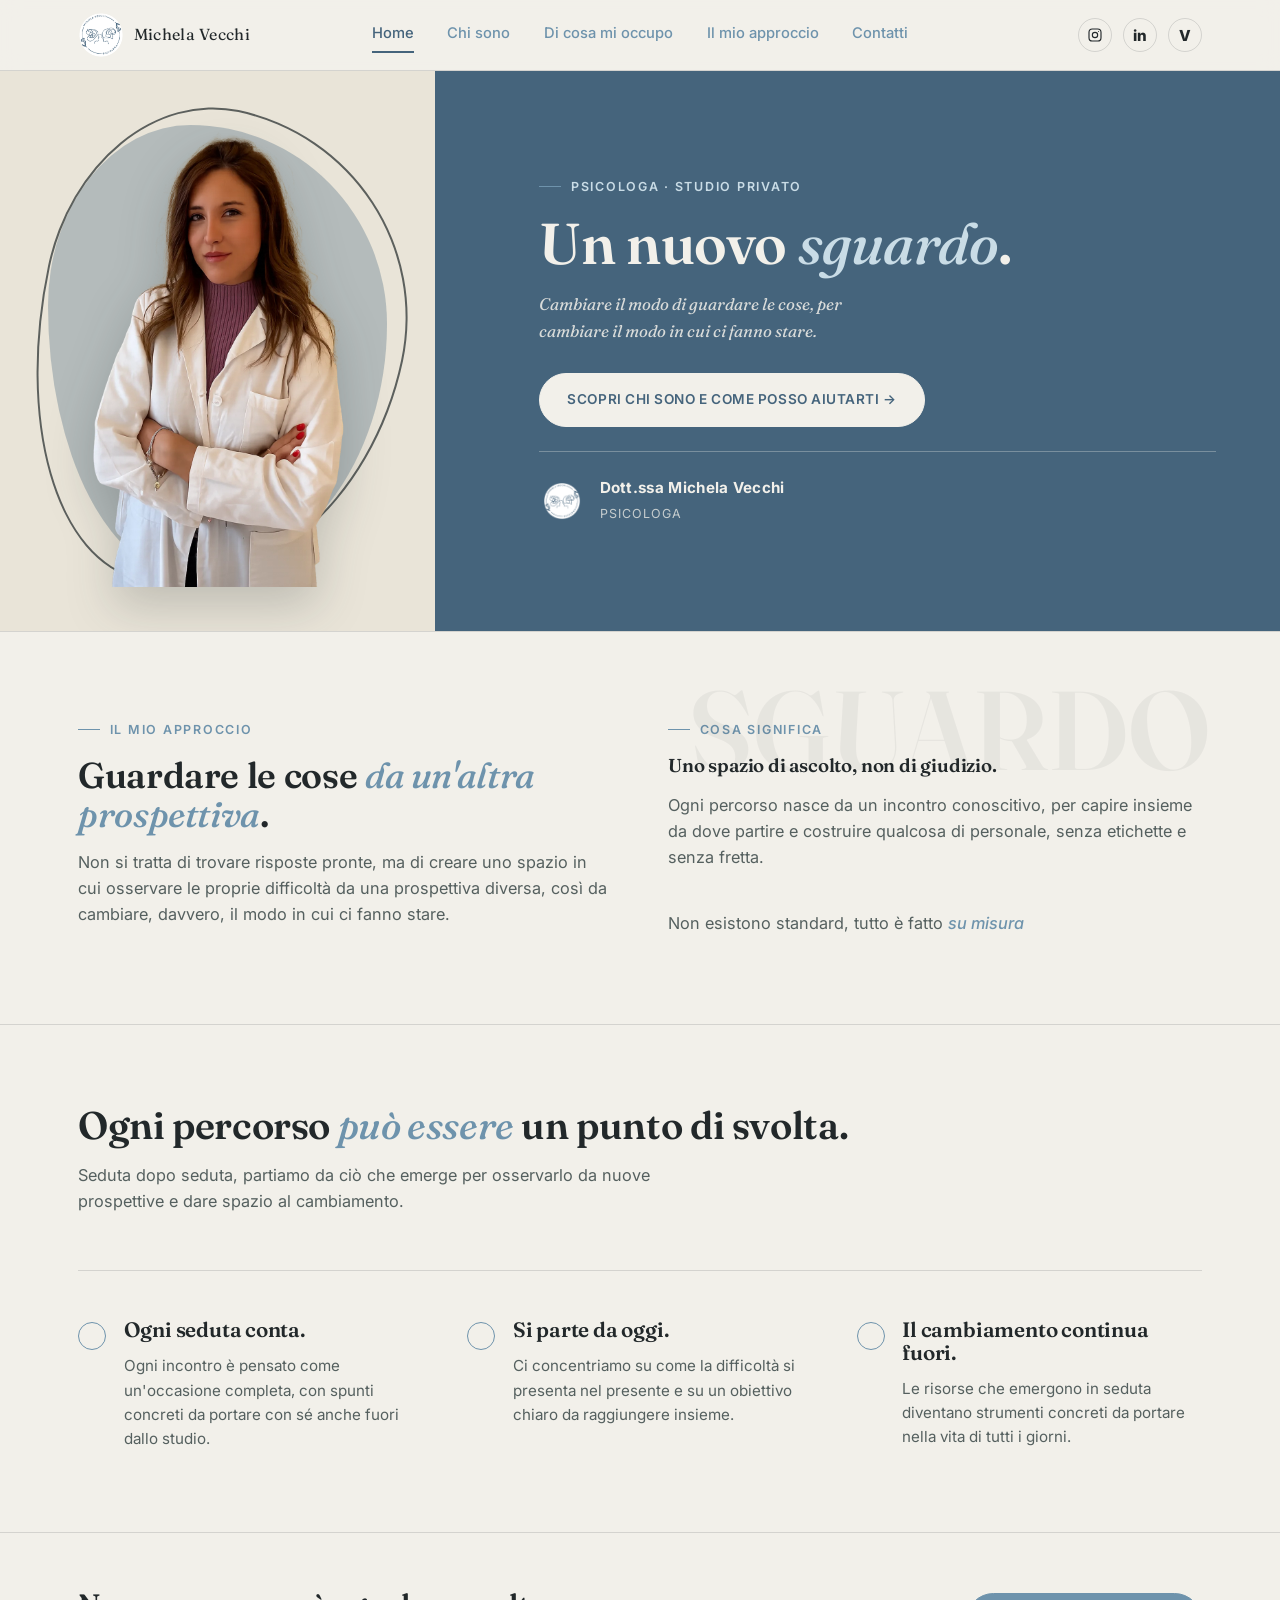
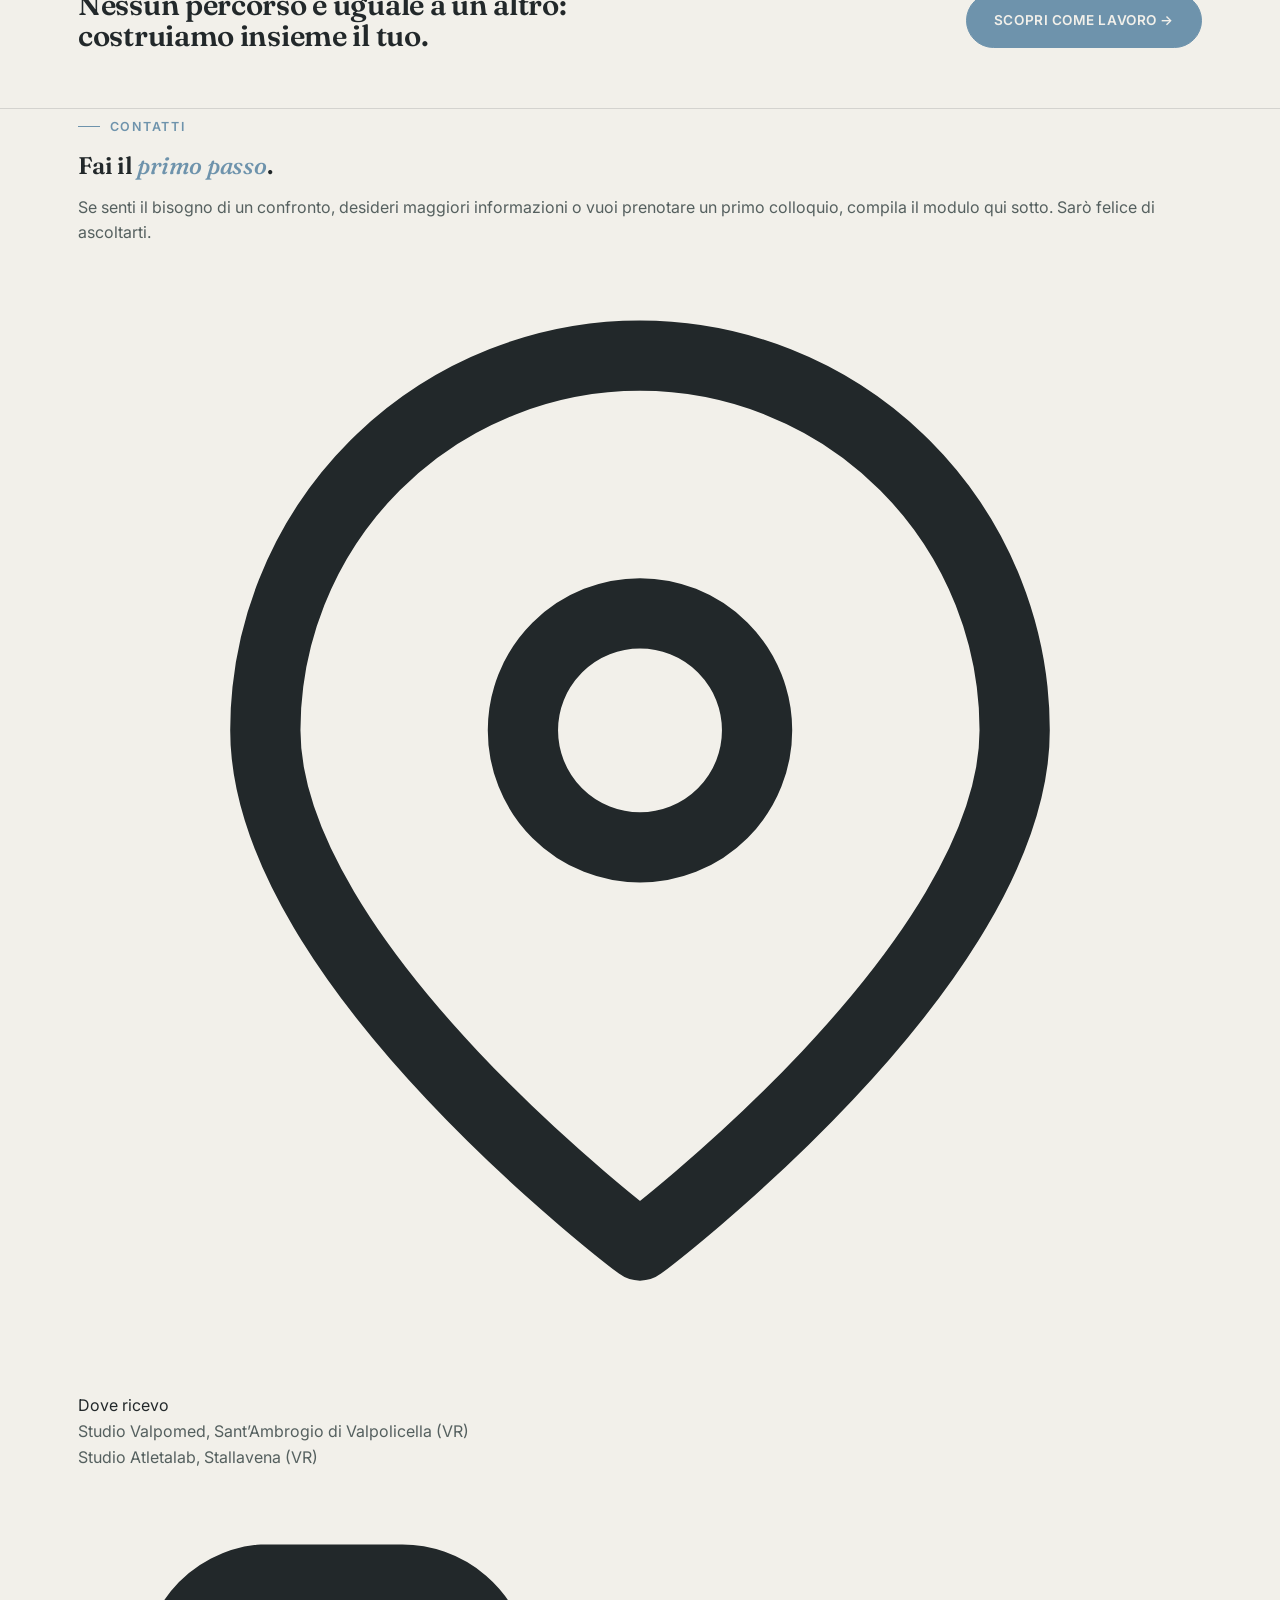
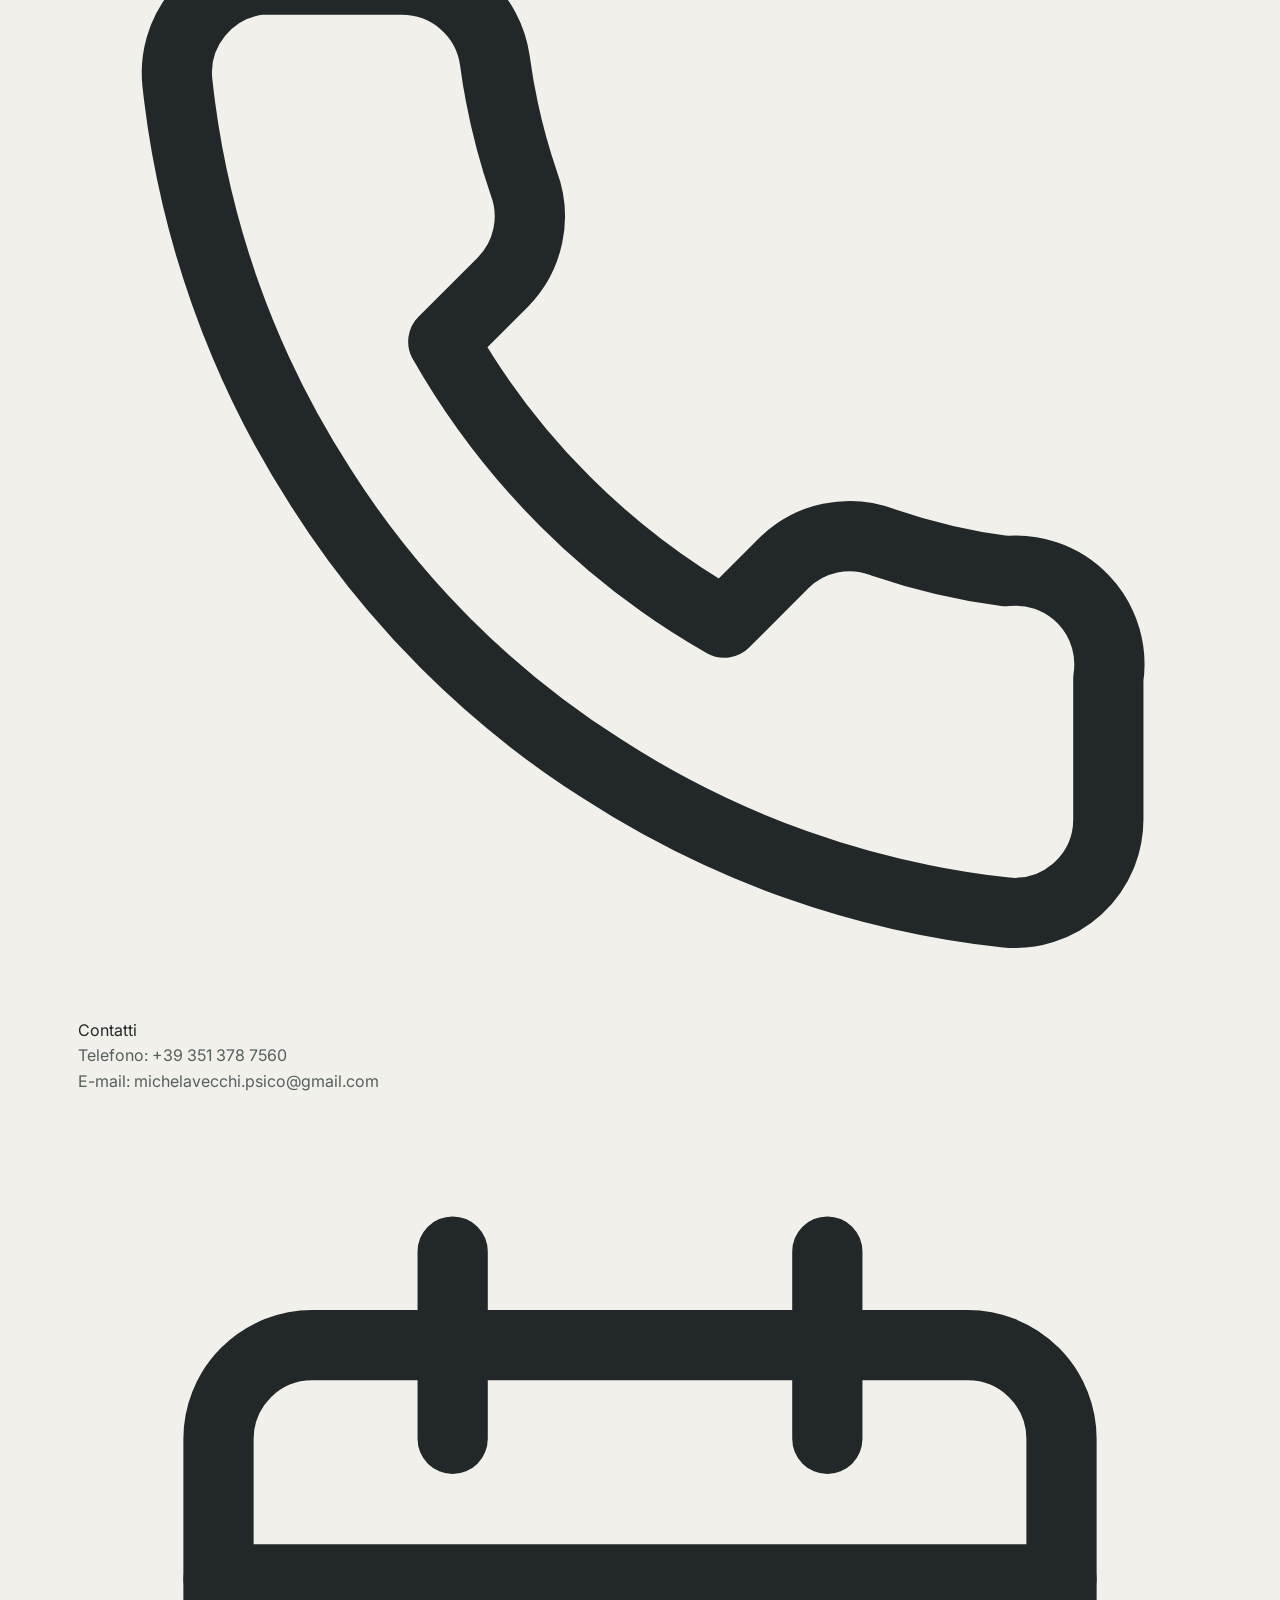
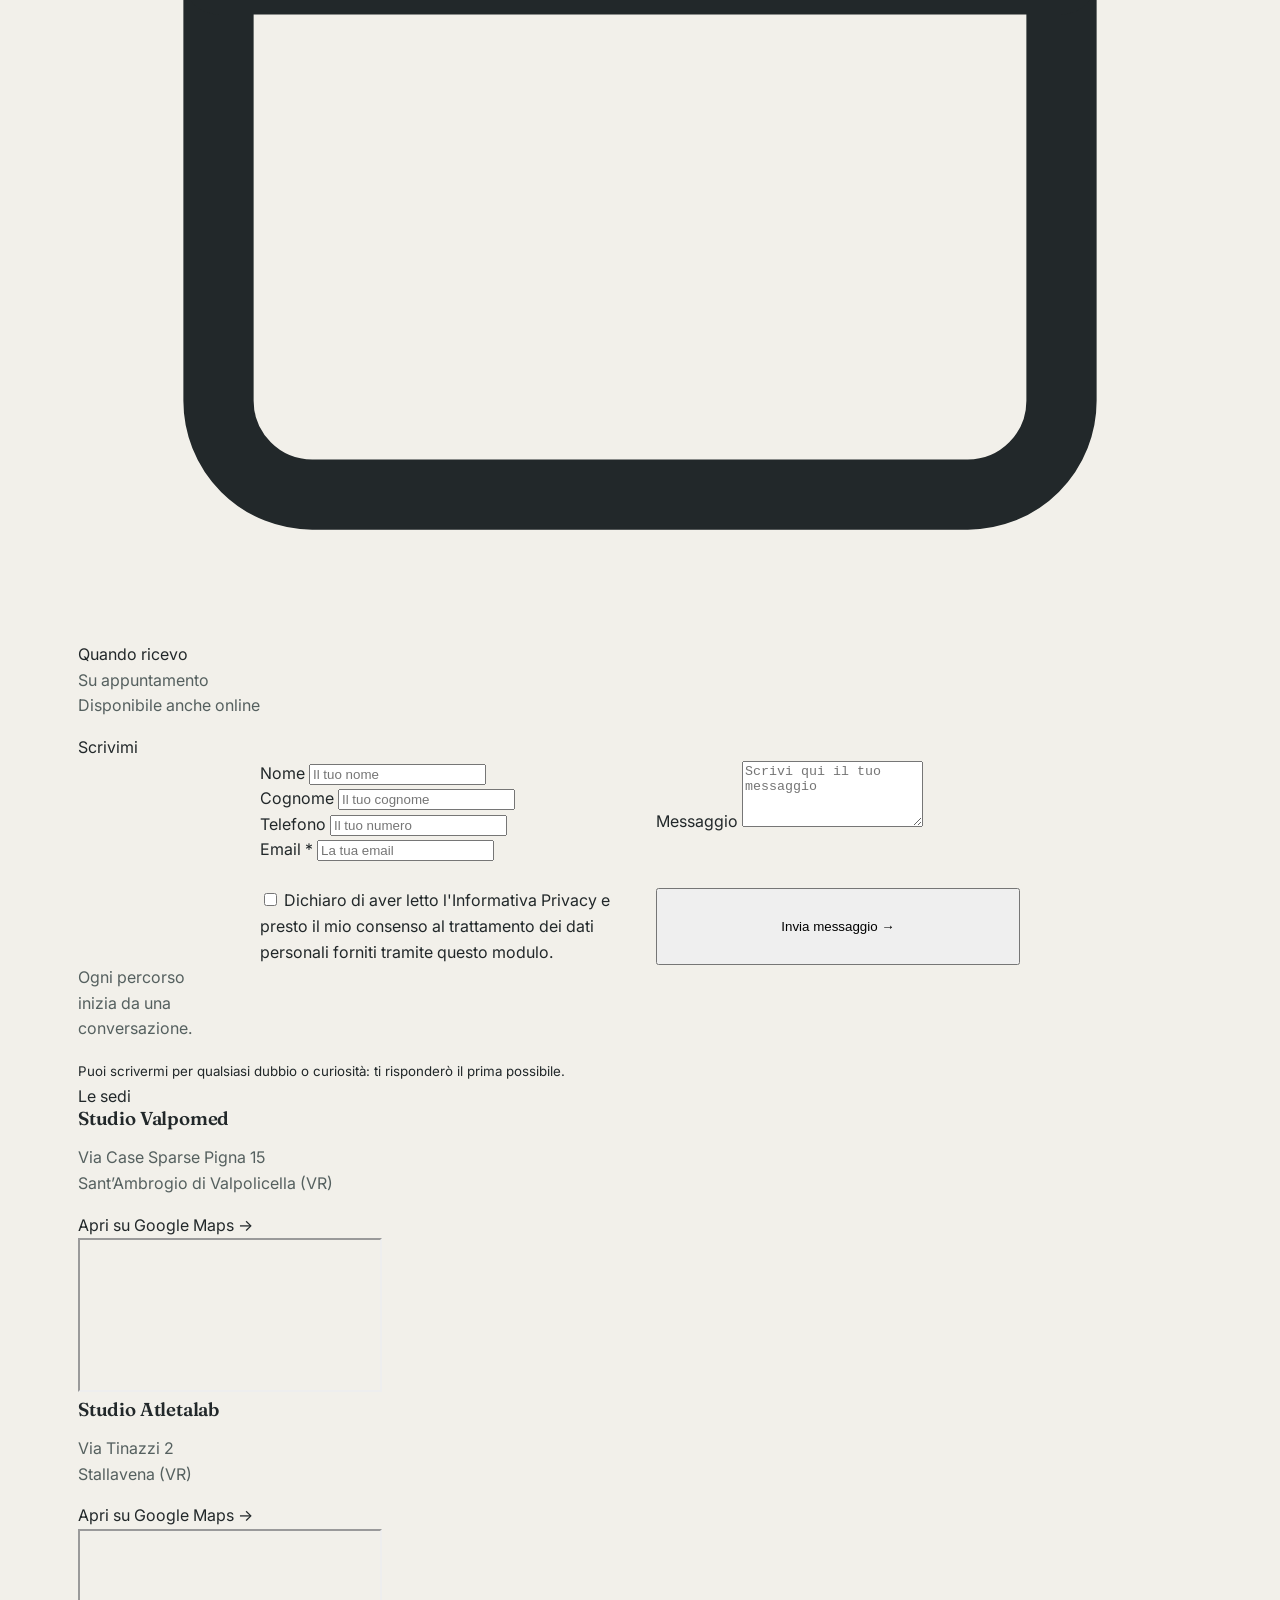
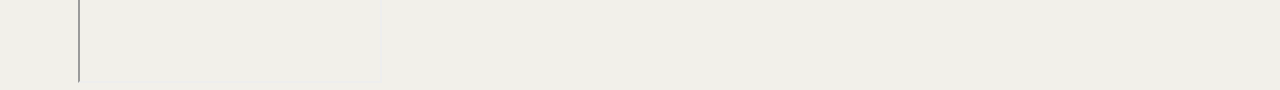
==== index.html @ 89d30a58 "Refactor contact section and update form layout" ====
<!doctype html>
<html lang="it">
<head>
<meta charset="UTF-8">
<meta name="viewport" content="width=device-width, initial-scale=1">
<title>Dott.ssa Michela Vecchi — Psicologa | Un nuovo sguardo</title>
<meta name="description" content="Dott.ssa Michela Vecchi, Psicologa. Un nuovo sguardo: cambiare il modo di guardare le cose, per cambiare il modo in cui ci fanno stare.">
<link rel="preconnect" href="https://fonts.googleapis.com">
<link rel="preconnect" href="https://fonts.gstatic.com" crossorigin>
<link href="https://fonts.googleapis.com/css2?family=Fraunces:ital,opsz,wght@0,9..144,400;0,9..144,500;0,9..144,600;1,9..144,500&family=Inter:wght@400;500;600;700&display=swap" rel="stylesheet">
<link rel="stylesheet" href="styles.css">
</head>
<body>

<header class="site-header">
  <div class="container site-header__row">
    <a class="logo" href="index.html">
      <img class="logo__badge" src="img/logo.png" alt="Logo Michela Vecchi Psicologa">
      Michela Vecchi
    </a>
    <nav class="main-nav" id="siteNav" aria-label="Menu principale">
      <a href="index.html" aria-current="page">Home</a>
      <a href="chi-sono.html">Chi sono</a>
      <a href="di-cosa-mi-occupo.html">Di cosa mi occupo</a>
      <a href="il-mio-approccio.html">Il mio approccio</a>
      <a href="contatti.html">Contatti</a>
      <div class="socials socials--in-nav">
        <a href="https://www.instagram.com/michelavecchi.psicologa" aria-label="Instagram" target="_blank" rel="noopener">
          <svg viewBox="0 0 24 24" fill="none" stroke="currentColor" stroke-width="1.7" stroke-linecap="round" stroke-linejoin="round"><rect x="3" y="3" width="18" height="18" rx="5"></rect><circle cx="12" cy="12" r="4"></circle><circle cx="17.3" cy="6.7" r="0.8" fill="currentColor" stroke="none"></circle></svg>
        </a>
        <a href="https://www.linkedin.com/in/michela-vecchi-b958012a8/" aria-label="LinkedIn" class="social--filled" target="_blank" rel="noopener">
          <span class="socials__glyph socials__glyph--linkedin">in</span>
        </a>
        <a href="https://www.valpomed.it/" aria-label="ValpoMed" class="social--filled social--filled-alt" target="_blank" rel="noopener">
          <span class="socials__glyph socials__glyph--linkedin">V</span>
        </a>
      </div>
    </nav>
    <div class="header-actions">
      <div class="socials">
      <a href="https://www.instagram.com/michelavecchi.psicologa" aria-label="Instagram" target="_blank" rel="noopener">
        <svg viewBox="0 0 24 24" fill="none" stroke="currentColor" stroke-width="1.7" stroke-linecap="round" stroke-linejoin="round"><rect x="3" y="3" width="18" height="18" rx="5"></rect><circle cx="12" cy="12" r="4"></circle><circle cx="17.3" cy="6.7" r="0.8" fill="currentColor" stroke="none"></circle></svg>
      </a>
      <a href="https://www.linkedin.com/in/michela-vecchi-b958012a8/" aria-label="LinkedIn" class="social--filled" target="_blank" rel="noopener">
        <span class="socials__glyph socials__glyph--linkedin">in</span>
      </a>
      <a href="https://www.valpomed.it/" aria-label="ValpoMed" class="social--filled social--filled-alt" target="_blank" rel="noopener">
        <span class="socials__glyph socials__glyph--linkedin">V</span>
      </a>
      </div>
      <button class="nav-toggle" aria-label="Apri il menu" aria-expanded="false" aria-controls="siteNav">
        <span></span><span></span><span></span>
      </button>
    </div>
  </div>
</header>

<main>

  <!-- HERO -->
  <section class="hero-split">
    <div class="hero-split__media">
      <div class="hero-split__shape-wrap">
        <div class="hero-split__blob" aria-hidden="true"></div>
        <div class="hero-split__blob-outline" aria-hidden="true"></div>
        <img class="hero-split__photo" src="img/michela-hero.png" alt="Dott.ssa Michela Vecchi, Psicologa">
      </div>
    </div>
    <div class="hero-split__content">
      <span class="eyebrow">Psicologa · Studio privato</span>
      <h1 class="hero-split__title">Un nuovo <em class="accent-word">sguardo</em>.</h1>
      <p class="hero-split__lede">Cambiare il modo di guardare le cose, per cambiare il modo in cui ci fanno stare.</p>
      <a class="btn" href="chi-sono.html">Scopri chi sono e come posso aiutarti →</a>
      <div class="hero-split__byline">
        <img class="hero-split__badge" src="img/logo.png" alt="Logo Michela Vecchi Psicologa">
        <div>
          <strong>Dott.ssa Michela Vecchi</strong>
          <span>Psicologa</span>
        </div>
      </div>
    </div>
  </section>

  <!-- SPLIT: approccio -->
<section class="split split--alt split--home-approach">
  <div class="container split__grid">

    <div class="split__col">
      <span class="eyebrow">Il mio approccio</span>
      <h2>Guardare le cose <em class="accent-word">da un'altra prospettiva</em>.</h2>

      <p>
        Non si tratta di trovare risposte pronte, ma di creare uno spazio in cui osservare
        le proprie difficoltà da una prospettiva diversa, così da cambiare, davvero, il modo in
        cui ci fanno stare.
      </p>
    </div>

    <div class="split__col split__col--meaning" style="position:relative;">
      <span class="split__watermark" aria-hidden="true">SGUARDO</span>
      <span class="eyebrow">Cosa significa</span>

      <h3>Uno spazio di ascolto, non di giudizio.</h3>

      <p>
        Ogni percorso nasce da un incontro conoscitivo, per capire insieme da dove partire e
        costruire qualcosa di personale, senza etichette e senza fretta.
      </p>

      <div class="split__closing">
        Non esistono standard, tutto è fatto <em class="accent-word">su misura</em>
      </div>
    </div>

  </div>
</section>

  <!-- THREE-UP VALUES -->
  <section class="values">
    <div class="container">
      <div class="values__intro">
        <h2>Ogni percorso <em class="accent-word">può essere</em> un punto di svolta.</h2>
        <p>
          Seduta dopo seduta, partiamo da ciò che emerge per osservarlo da nuove prospettive e dare spazio al cambiamento.
        </p>
      </div>
      <div class="values__grid">
        <div class="value-card">
          <div class="value-card__ring" aria-hidden="true"></div>
          <div class="value-card__body">
            <h3>Ogni seduta conta.</h3>
            <p>Ogni incontro è pensato come un'occasione completa, con spunti concreti da portare con sé anche fuori dallo studio.</p>
          </div>
        </div>
        <div class="value-card">
          <div class="value-card__ring" aria-hidden="true"></div>
          <div class="value-card__body">
            <h3>Si parte da oggi.</h3>
            <p>Ci concentriamo su come la difficoltà si presenta nel presente e su un obiettivo chiaro da raggiungere insieme.</p>
          </div>
        </div>
        <div class="value-card">
          <div class="value-card__ring" aria-hidden="true"></div>
          <div class="value-card__body">
            <h3>Il cambiamento continua fuori.</h3>
            <p>Le risorse che emergono in seduta diventano strumenti concreti da portare nella vita di tutti i giorni.</p>
          </div>
        </div>
      </div>
    </div>
  </section>

  <!-- CTA banner -->
  <section class="cta-banner">
    <div class="container cta-banner__row">
      <h2>Nessun percorso è uguale a un altro: costruiamo insieme il tuo.</h2>
      <a class="btn btn--ghost" href="il-mio-approccio.html">Scopri come lavoro →</a>
    </div>
  </section>

  <section class="contact-page">

  <div class="container">

    <!-- INTRO -->
    <div class="contact-intro">
      <span class="eyebrow contact-eyebrow">Contatti</span>

      <h1>Fai il <em>primo passo</em>.</h1>

      <p>
        Se senti il bisogno di un confronto, desideri maggiori informazioni
        o vuoi prenotare un primo colloquio, compila il modulo qui sotto.
        Sarò felice di ascoltarti.
      </p>
    </div>


    <!-- INFORMAZIONI -->
    <div class="contact-info">

      <div class="contact-info__item">
        <div class="contact-info__icon" aria-hidden="true">
          <!-- pin -->
          <svg viewBox="0 0 24 24" fill="none" stroke="currentColor"
               stroke-width="1.5" stroke-linecap="round" stroke-linejoin="round">
            <path d="M20 10c0 5-8 11-8 11S4 15 4 10a8 8 0 1 1 16 0Z"></path>
            <circle cx="12" cy="10" r="2.5"></circle>
          </svg>
        </div>

        <div>
          <span class="contact-info__label">Dove ricevo</span>
          <p>
            Studio Valpomed, Sant’Ambrogio di Valpolicella (VR)<br>
            Studio Atletalab, Stallavena (VR)
          </p>
        </div>
      </div>


      <div class="contact-info__item">
        <div class="contact-info__icon" aria-hidden="true">
          <!-- telefono -->
          <svg viewBox="0 0 24 24" fill="none" stroke="currentColor"
               stroke-width="1.5" stroke-linecap="round" stroke-linejoin="round">
            <path d="M22 16.92v3a2 2 0 0 1-2.18 2
                     19.79 19.79 0 0 1-8.63-3.07
                     19.5 19.5 0 0 1-6-6
                     19.79 19.79 0 0 1-3.07-8.67
                     A2 2 0 0 1 3.9 2h3
                     a2 2 0 0 1 2 1.72
                     c.12.9.33 1.78.62 2.63
                     a2 2 0 0 1-.45 2.11L7.8 9.73
                     a16 16 0 0 0 6 6l1.27-1.27
                     a2 2 0 0 1 2.11-.45
                     c.85.29 1.73.5 2.63.62
                     A2 2 0 0 1 22 16.92z">
            </path>
          </svg>
        </div>

        <div>
          <span class="contact-info__label">Contatti</span>
          <p>
            Telefono: +39 351 378 7560<br>
            E-mail: michelavecchi.psico@gmail.com
          </p>
        </div>
      </div>


      <div class="contact-info__item">
        <div class="contact-info__icon" aria-hidden="true">
          <!-- calendario -->
          <svg viewBox="0 0 24 24" fill="none" stroke="currentColor"
               stroke-width="1.5" stroke-linecap="round" stroke-linejoin="round">
            <rect x="3" y="5" width="18" height="16" rx="2"></rect>
            <path d="M16 3v4M8 3v4M3 10h18"></path>
          </svg>
        </div>

        <div>
          <span class="contact-info__label">Quando ricevo</span>
          <p>
            Su appuntamento<br>
            Disponibile anche online
          </p>
        </div>
      </div>

    </div>


    <!-- FORM + FRASE LATERALE -->
    <div class="contact-main">

      <div class="contact-form-wrap">

        <span class="contact-form-title">Scrivimi</span>

        <form class="contact-form">

          <div class="contact-form__grid">

            <div class="contact-field">
              <label for="nome">Nome</label>
              <input id="nome" name="nome" type="text" placeholder="Il tuo nome">
            </div>

            <div class="contact-field">
              <label for="cognome">Cognome</label>
              <input id="cognome" name="cognome" type="text" placeholder="Il tuo cognome">
            </div>

            <div class="contact-field">
              <label for="telefono">Telefono</label>
              <input id="telefono" name="telefono" type="tel" placeholder="Il tuo numero">
            </div>

            <div class="contact-field">
              <label for="email">Email *</label>
              <input id="email" name="email" type="email" placeholder="La tua email" required>
            </div>

          </div>

          <div class="contact-field contact-field--message">
            <label for="messaggio">Messaggio</label>
            <textarea
              id="messaggio"
              name="messaggio"
              rows="4"
              placeholder="Scrivi qui il tuo messaggio"></textarea>
          </div>

          <label class="contact-privacy">
            <input type="checkbox" required>
            <span>
              Dichiaro di aver letto l'<a href="#">Informativa Privacy</a>
              e presto il mio consenso al trattamento dei dati personali
              forniti tramite questo modulo.
            </span>
          </label>

          <button class="contact-submit" type="submit">
            Invia messaggio <span>→</span>
          </button>

        </form>
      </div>


      <!-- ELEMENTO CHE DIFFERENZIA VISIVAMENTE LA PAGINA -->
      <aside class="contact-quote">
        <p>Ogni percorso<br>inizia da una<br>conversazione.</p>
        <span class="contact-quote__line"></span>
        <small>
          Puoi scrivermi per qualsiasi dubbio o curiosità:
          ti risponderò il prima possibile.
        </small>
      </aside>

    </div>


    <!-- SEDI -->
    <div class="contact-locations">

      <span class="contact-form-title">Le sedi</span>

      <div class="contact-locations__grid">

        <div class="location-card">
          <div class="location-card__text">
            <h3>Studio Valpomed</h3>
            <p>
              Via Case Sparse Pigna 15<br>
              Sant’Ambrogio di Valpolicella (VR)
            </p>
            <a href="#" target="_blank" rel="noopener">
              Apri su Google Maps →
            </a>
          </div>

          <div class="location-card__map">
            <iframe
              src="https://www.google.com/maps?q=Case+Sparse+Pigna+15,+37015+Sant'Ambrogio+di+Valpolicella+VR&output=embed"
              loading="lazy"
              allowfullscreen
              referrerpolicy="strict-origin-when-cross-origin"
              title="Mappa Studio Valpomed">
            </iframe>
          </div>
        </div>


        <div class="location-card">
          <div class="location-card__text">
            <h3>Studio Atletalab</h3>
            <p>
              Via Tinazzi 2<br>
              Stallavena (VR)
            </p>
            <a href="#" target="_blank" rel="noopener">
              Apri su Google Maps →
            </a>
          </div>

          <div class="location-card__map">
          <iframe
            src="https://www.google.com/maps?q=Via+Tinazzi+2,+37023+Stallavena+VR&output=embed"
            loading="lazy"
            allowfullscreen
            referrerpolicy="strict-origin-when-cross-origin"
            title="Mappa Studio Atletalab">
          </iframe>
        </div>
        </div>

      </div>

    </div>

  </div>

</section>

</main>

<script src="script.js" defer></script>
</body>
</html>
---- styles.css ----
/* ==========================================================================
   Michela Vecchi Psicologa — stylesheet
   Concept: "Un nuovo sguardo" — motivo ricorrente dell'anello/lente
   ========================================================================== */

:root {
  --bg: #F2F0EA;
  --bg-alt: #E9E4D8;
  --ink: #22282A;
  --ink-soft: #55605F;
  --accent: #6E93AC;      /* blu pastello: colore principale, prima sezione di ogni pagina */
  --accent-dark: #45647C; /* blu scuro pastello: header e sezione finale di ogni pagina */
  --accent-soft: #C9DCE6;
  --terracotta: #8FA98F;  /* verde salvia, secondo accento, uso mirato */
  --beige-section: #E7DFC9;  /* beige tenue: banner CTA prima della sezione finale */
  --dark: #1B2A2E;
  --dark-text: #F2F0EA;
  --line: rgba(34,40,42,0.14);
  --radius-lg: 2rem;
  --serif: "Fraunces", Georgia, "Times New Roman", serif;
  --sans: "Inter", -apple-system, BlinkMacSystemFont, "Segoe UI", Helvetica, Arial, sans-serif;
}

* { box-sizing: border-box; }
html { scroll-behavior: smooth; }

body {
  margin: 0;
  background: var(--bg);
  color: var(--ink);
  font-family: var(--sans);
  font-size: 16px;
  line-height: 1.6;
  -webkit-font-smoothing: antialiased;
}

img { max-width: 100%; display: block; }
a { color: inherit; text-decoration: none; }
:focus-visible { outline: 2px solid var(--accent); outline-offset: 3px; }

.container {
  width: 100%;
  max-width: 1180px;
  margin: 0 auto;
  padding: 0 1.75rem;
}

.eyebrow {
  display: inline-flex;
  align-items: center;
  gap: .6rem;
  font-family: var(--sans);
  font-size: .78rem;
  letter-spacing: .14em;
  text-transform: uppercase;
  color: var(--accent);
  font-weight: 600;
  margin-bottom: 1rem;
}
.eyebrow::before {
  content: "";
  width: 22px;
  height: 1px;
  background: var(--accent);
  display: inline-block;
}

h1, h2, h3 {
  font-family: var(--serif);
  font-weight: 600;
  line-height: 1.08;
  margin: 0 0 1rem;
  letter-spacing: -0.01em;
}

em, .accent-word { color: var(--accent); font-style: italic; font-weight: 500; }

p { margin: 0 0 1rem; color: var(--ink-soft); }

.btn {
  display: inline-flex;
  align-items: center;
  gap: .5rem;
  font-family: var(--sans);
  font-size: .85rem;
  font-weight: 600;
  letter-spacing: .04em;
  text-transform: uppercase;
  padding: .95rem 1.7rem;
  border-radius: 999px;
  background: var(--accent);
  color: var(--bg);
  border: 1px solid var(--accent);
  transition: transform .18s ease, background .18s ease;
}
.btn:hover { background: var(--terracotta); color: var(--bg); border-color: var(--terracotta); transform: translateY(-1px); }
.btn--ghost, .btn--on-dark {
  background: var(--accent);
  color: var(--bg);
  border: 1px solid var(--accent);
}
.btn--ghost:hover, .btn--on-dark:hover { background: var(--terracotta); color: var(--bg); border-color: var(--terracotta); }

/* ---------- Header ---------- */
.site-header {
  position: sticky;
  top: 0;
  z-index: 40;
  background: rgba(242,240,234,0.94);
  backdrop-filter: blur(10px);
  border-bottom: 1px solid var(--line);
}
.site-header__row {
  display: flex;
  align-items: center;
  justify-content: center;
  gap: 2.5rem;
  padding: 1.1rem 0;
  position: relative;
}
.logo {
  position: absolute;
  left: 1.75rem;
  display: flex;
  align-items: center;
  gap: .6rem;
  font-family: var(--serif);
  font-size: 1rem;
  letter-spacing: .02em;
  color: var(--ink);
}
.logo__mark {
  width: 36px;
  height: 36px;
  border-radius: 50%;
  border: 1px solid var(--ink);
  display: flex;
  align-items: center;
  justify-content: center;
  font-size: .95rem;
  font-style: italic;
}
.logo__badge {
  width: 46px;
  height: 46px;
  object-fit: contain;
  flex-shrink: 0;
}
.main-nav { display: flex; gap: 2.1rem; }
.main-nav a {
  font-size: .92rem;
  font-weight: 500;
  padding: .3rem 0;
  border-bottom: 2px solid transparent;
  color: var(--accent);
}
.main-nav a[aria-current="page"],
.main-nav a:hover { border-color: var(--accent-dark); color: var(--accent-dark); }

.header-actions {
  position: absolute;
  right: 1.75rem;
  display: flex;
  align-items: center;
  gap: .9rem;
}
.socials {
  display: flex;
  gap: .7rem;
}
.socials a {
  width: 34px; height: 34px;
  border-radius: 50%;
  border: 1px solid var(--line);
  display: flex; align-items: center; justify-content: center;
  color: var(--ink);
  transition: background .18s ease, color .18s ease, border-color .18s ease;
}
.socials a svg { width: 16px; height: 16px; }
.socials__glyph {
  font-family: var(--serif);
  font-style: italic;
  font-size: .85rem;
  line-height: 1;
}
.socials a:hover { background: var(--accent); border-color: var(--accent); color: var(--bg); }

.nav-toggle {
  display: none;
  width: 34px; height: 34px;
  border: 1px solid var(--line);
  border-radius: 50%;
  background: transparent;
  flex-direction: column;
  align-items: center;
  justify-content: center;
  gap: 4px;
  cursor: pointer;
  flex-shrink: 0;
}
.nav-toggle span { display: block; width: 15px; height: 2px; background: var(--terracotta); border-radius: 1px; }
.socials--in-nav { display: none; }

.socials__glyph--linkedin {
  font-family: var(--sans);
  font-style: normal;
  font-weight: 800;
  font-size: .95rem;
}

.sub-nav {
  border-top: 1px solid var(--line);
  overflow-x: auto;
}
.sub-nav__row {
  display: flex;
  justify-content: center;
  gap: 2.2rem;
  padding: .6rem 0;
  white-space: nowrap;
}
.sub-nav a { font-size: .8rem; color: var(--ink-soft); }
.sub-nav a:hover { color: var(--accent); }

/* ---------- Hero (split a due metà) ---------- */
.hero-split {
  display: grid;
  grid-template-columns: 34% 66%;
  align-items: stretch;
}
.hero-split__media {
  background: var(--bg-alt);
  position: relative;
  display: flex;
  align-items: center;
  justify-content: center;
  padding: 3rem;
  overflow: hidden;
  min-height: 560px;
}
.hero-split__shape-wrap {
  position: relative;
  width: 100%;
  max-width: 340px;
  aspect-ratio: 3 / 4;
}
.hero-split__blob {
  position: absolute;
  inset: 0;
  background: var(--accent-dark);
  opacity: .32;
  border-radius: 42% 58% 58% 42% / 40% 44% 56% 60%;
  z-index: 0;
}
.hero-split__blob-outline {
  position: absolute;
  inset: -14px;
  border: 2px solid var(--ink);
  border-radius: 42% 58% 58% 42% / 40% 44% 56% 60%;
  z-index: 1;
  opacity: .7;
  transform: rotate(12deg);
}
.hero-split__photo {
  position: absolute;
  z-index: 2;
  left: 50%;
  top: 1%;
  width: 78%;
  transform: translateX(-50%);
  height: auto;
  filter: drop-shadow(0 18px 24px rgba(34,40,42,0.22));
}
.hero-split__content {
  background: var(--accent-dark);
  color: var(--bg);
  padding: 4rem 4rem 4rem 6.5rem;
  display: flex;
  flex-direction: column;
  justify-content: center;
}
.hero-split__content .eyebrow,
.hero-split__content .eyebrow::before { color: var(--accent-soft); }
.hero-split__title {
  font-size: clamp(2.4rem, 4.6vw, 3.6rem);
  color: var(--bg);
}
.hero-split__title .accent-word { color: var(--accent-soft); }
.hero-split__lede {
  font-family: var(--serif);
  font-size: 1.05rem;
  font-style: italic;
  color: rgba(242,240,234,0.85);
  max-width: 34ch;
  margin-bottom: 1.75rem;
}
.hero-split__content .btn {
  background: var(--bg);
  color: var(--accent-dark);
  border-color: var(--bg);
  align-self: flex-start;
}
.hero-split__byline {
  display: flex;
  align-items: center;
  gap: .9rem;
  padding-top: 1.5rem;
  margin-top: 1.5rem;
  border-top: 1px solid rgba(242,240,234,0.3);
}
.hero-split__badge {
  width: 46px; height: 46px;
  border-radius: 50%;
  padding: 4px;
  object-fit: contain;
  flex-shrink: 0;
}
.hero-split__byline strong { display: block; font-size: .95rem; letter-spacing: .02em; color: var(--bg); }
.hero-split__byline span { font-size: .78rem; color: rgba(242,240,234,0.75); text-transform: uppercase; letter-spacing: .08em; }

.hero-split__content .btn, .page-hero .btn, .contact:not(.contact--light) .btn {
  background: var(--bg);
  color: var(--accent-dark);
  border-color: var(--bg);
}

/* ---------- Split content sections ---------- */
.split {
  padding: 5rem 0;
  border-top: 1px solid var(--line);
}
.split--alt { background: var(--bg); }
.split__grid {
  display: grid;
  grid-template-columns: 1fr 1fr;
  gap: 3.5rem;
  align-items: start;
  position: relative;
}
.split__watermark {
  position: absolute;
  right: -0.5rem;
  top: -2.4rem;
  font-family: var(--serif);
  font-size: 7rem;
  font-weight: 600;
  color: var(--ink);
  opacity: .05;
  line-height: 1;
  z-index: 0;
  pointer-events: none;
  white-space: nowrap;
}
.split__col h2 { font-size: clamp(1.75rem, 2.8vw, 2.35rem); position: relative; z-index: 1; }
.split__col p { font-size: 1.02rem; position: relative; z-index: 1; }
.split__note {
  display: flex;
  gap: .7rem;
  align-items: baseline;
  margin-top: 1.5rem;
  padding-top: 1.25rem;
  border-top: 1px solid var(--line);
  font-size: .85rem;
  font-weight: 600;
  letter-spacing: .02em;
}
.split__note::before { content: "—"; color: var(--terracotta); }
/* Home — sezione "Il mio approccio" */
.split--home-approach {
  border-bottom: 1px solid var(--line);
}
.split__closing {
  margin-top: 2.5rem;

  font-size: 1.02rem;
  font-weight: 400;
  line-height: 1.6;
  color: var(--ink-soft);
}

/* ---------- Three-up value section ---------- */
.values { padding: 5rem 0; }
.values__intro {
  margin-bottom: 3.5rem;
}
.values__intro h2 { font-size: clamp(1.8rem, 3vw, 2.4rem); max-width: 40ch; }
.values__intro p {
  font-size: 1.02rem;
  margin: .75rem 0 0;
  max-width: 60ch;
}

/* Eccezione per la riga con Ascolto, Chiarezza, Concretezza */
.values__intro .values__tagline {
  max-width: none;
}

.values__keywords {
  font-family: var(--serif);
  font-size: 1.15rem;
  font-style: italic;
  font-weight: 600;
  color: var(--accent);
}
.values__grid {
  display: grid;
  grid-template-columns: repeat(3, 1fr);
  gap: 2.75rem;
  border-top: 1px solid var(--line);
  padding-top: 3rem;
}
.value-card {
  display: flex;
  align-items: flex-start;
  gap: 1.1rem;
}
.value-card__ring {
  width: 28px; height: 28px;
  border-radius: 50%;
  border: 1px solid var(--accent);
  flex-shrink: 0;
  margin-top: .2rem;
}
.value-card__body { min-width: 0; }
.value-card h3 { font-size: 1.3rem; margin-bottom: .8rem; }
.value-card p { font-size: .95rem; margin: 0; }

/* ---------- CTA banner ---------- */
.cta-banner {
  padding: 3.5rem 0;
  background: var(--bg);
  border-top: 1px solid var(--line);
  border-bottom: 1px solid var(--line);
}
.cta-banner__row {
  display: flex;
  align-items: center;
  justify-content: space-between;
  gap: 2rem;
  flex-wrap: wrap;
}
.cta-banner h2 { font-size: clamp(1.45rem, 2.3vw, 1.9rem); margin: 0; max-width: 26ch; }

/* ---------- Contact / dark section ---------- */
.contact {
  background: var(--accent-dark);
  color: var(--bg);
  padding: 5.5rem 0 4rem;
}
.contact .eyebrow, .contact .eyebrow::before { color: var(--accent-soft); }
.contact .eyebrow::before { background: var(--accent-soft); }
.contact .placeholder-flag {
  background: rgba(242,240,234,0.18);
  color: var(--bg);
  border-color: rgba(242,240,234,0.4);
}

.contact--light {
  background: var(--bg);
  color: var(--ink);
}
.contact--light .eyebrow, .contact--light .eyebrow::before { color: var(--accent); }
.contact--light .eyebrow::before { background: var(--accent); }
.contact--light .contact__title { color: var(--ink); }
.contact--light .contact__lede { color: var(--ink-soft); }
.contact--light .contact__info h3 { color: var(--accent); }
.contact--light .contact__info p { color: var(--ink-soft); }
.contact--light .field label { color: var(--accent); }
.contact--light .field input,
.contact--light .field textarea {
  color: var(--ink);
  border-bottom: 1px solid rgba(34,40,42,0.25);
}
.contact--light .field input::placeholder,
.contact--light .field textarea::placeholder { color: rgba(34,40,42,0.4); }
.contact--light .field input:focus,
.contact--light .field textarea:focus { border-color: var(--accent); }
.contact--light .consent { color: rgba(34,40,42,0.62); }
.contact--light .consent a { color: var(--accent); }
.contact--light .placeholder-flag {
  background: rgba(143,169,143,0.16);
  color: var(--terracotta);
  border-color: rgba(143,169,143,0.4);
}
.contact--light .footer-legal--in-contact {
  color: var(--accent-dark);
  border-top-color: rgba(34,40,42,0.12);
}
.contact--light .footer-legal--in-contact p { color: var(--accent-dark); }
.contact--light .footer-legal--in-contact a { color: var(--accent-dark); }
.contact__title {
  font-size: clamp(2.35rem, 4.5vw, 3.25rem);
  text-align: center;
  color: var(--bg);
}
.contact__lede {
  text-align: center;
  max-width: 46ch;
  margin: 0 auto 3.5rem;
  color: rgba(242,240,234,0.75);
  font-size: 1.02rem;
}
.contact__info {
  display: grid;
  grid-template-columns: repeat(3, 1fr);
  gap: 2rem;
  text-align: center;
  margin-bottom: 4rem;
}
.contact__info h3 {
  font-family: var(--sans);
  font-size: .75rem;
  letter-spacing: .12em;
  text-transform: uppercase;
  color: var(--accent-soft);
  margin-bottom: .7rem;
}
.contact__info p { color: rgba(242,240,234,0.85); margin: 0; }

.contact-form {
  max-width: 760px;
  margin: 0 auto;
  display: grid;
  grid-template-columns: 1fr 1fr;
  gap: 1.6rem 2rem;
}
.field { display: flex; flex-direction: column; gap: .5rem; }
.field--full { grid-column: 1 / -1; }
.field label {
  font-size: .72rem;
  text-transform: uppercase;
  letter-spacing: .1em;
  color: var(--accent-soft);
}
.field input, .field textarea {
  background: transparent;
  border: none;
  border-bottom: 1px solid rgba(242,240,234,0.3);
  color: var(--bg);
  font-family: var(--sans);
  font-size: 1rem;
  padding: .5rem 0;
  resize: vertical;
}
.field input::placeholder, .field textarea::placeholder { color: rgba(242,240,234,0.4); }
.field input:focus, .field textarea:focus { outline: none; border-color: var(--accent-soft); }

.consent {
  grid-column: 1 / -1;
  display: flex;
  gap: .7rem;
  align-items: flex-start;
  font-size: .82rem;
  color: rgba(242,240,234,0.65);
}
.consent a { color: var(--accent-soft); text-decoration: underline; }
.consent input { margin-top: .25rem; }

.contact-form .btn { grid-column: 1 / -1; justify-self: start; margin-top: .5rem; }

.map-grid {
  margin-top: 4rem;
  display: grid;
  grid-template-columns: 1fr 1fr;
  gap: 1.75rem;
}
.map-embed iframe {
  width: 100%;
  height: 240px;
  border: 0;
  display: block;
  border-radius: var(--radius-lg);
}
.map-embed__caption {
  margin: .85rem 0 0;
  font-size: .82rem;
  text-align: center;
  color: rgba(242,240,234,0.7);
}
.contact--light .map-embed__caption { color: var(--ink-soft); }

/* ---------- Footer ---------- */
.site-footer {
  background: var(--accent-dark);
  color: var(--bg);
  padding: 3.5rem 0 2rem;
  font-size: .88rem;
}
.newsletter {
  display: grid;
  grid-template-columns: 1.1fr 1fr;
  gap: 2.5rem;
  padding-bottom: 3rem;
  border-bottom: 1px solid var(--line);
  margin-bottom: 2.2rem;
  align-items: center;
}
.newsletter h3 { font-size: 1.3rem; margin-bottom: .3rem; }
.newsletter-form { display: flex; flex-direction: column; gap: .9rem; }
.newsletter-form .field-row {
  display: flex;
  gap: 1rem;
  border-bottom: 1px solid var(--line);
  padding-bottom: .6rem;
}
.newsletter-form input[type="email"] {
  flex: 1;
  border: none;
  background: transparent;
  font-family: var(--sans);
  font-size: .95rem;
}
.newsletter-form input[type="email"]:focus { outline: none; }
.newsletter-form .gdpr { display: flex; align-items: center; gap: .5rem; font-size: .78rem; color: var(--ink-soft); }

.footer-nav {
  display: flex;
  justify-content: center;
  gap: 2rem;
  flex-wrap: wrap;
  margin-bottom: 1.2rem;
}
.footer-sub {
  display: flex;
  justify-content: center;
  gap: 1.8rem;
  flex-wrap: wrap;
  margin-bottom: 2.2rem;
  font-size: .78rem;
  color: var(--ink-soft);
}
.footer-legal {
  text-align: center;
  color: var(--bg);
  font-size: .78rem;
  line-height: 1.9;
}
.footer-legal p { color: var(--bg); margin: 0 0 .5rem; }
.footer-legal a { text-decoration: underline; color: var(--bg); }
.footer-legal--in-contact {
  margin-top: 4.5rem;
  padding-top: 2.5rem;
  border-top: 1px solid rgba(242,240,234,0.2);
}

.placeholder-flag {
  display: inline-block;
  font-family: var(--sans);
  font-size: .68rem;
  font-weight: 700;
  letter-spacing: .06em;
  text-transform: uppercase;
  background: rgba(143,169,143,0.16);
  color: var(--terracotta);
  border: 1px solid rgba(143,169,143,0.4);
  border-radius: 999px;
  padding: .15rem .6rem;
  margin-left: .5rem;
  vertical-align: middle;
}

/* ---------- Page hero (pagine interne) ---------- */
.page-hero {
  padding: 4rem 0 3.5rem;
  background: var(--accent-dark);
  color: var(--bg);
}
.page-hero__grid {
  display: grid;
  grid-template-columns: 1.1fr 0.9fr;
  gap: 3.5rem;
  align-items: end;
}
.page-hero h1 { font-size: clamp(2.2rem, 4vw, 3.05rem); color: var(--bg); }
.page-hero__lede { font-size: 1.05rem; max-width: 40ch; color: rgba(242,240,234,0.78); }
.page-hero__aside {
  border-left: 1px solid rgba(242,240,234,0.25);
  padding-left: 2rem;
  font-size: .92rem;
  color: rgba(242,240,234,0.85);
}
.page-hero__aside strong { display: block; font-family: var(--serif); font-size: 1.15rem; margin-bottom: .5rem; color: var(--bg); }
.page-hero__aside p { color: rgba(242,240,234,0.85); }
.page-hero .eyebrow, .page-hero .eyebrow::before { color: var(--accent-soft); }
.page-hero .eyebrow::before { background: var(--accent-soft); }
.page-hero .accent-word { color: var(--accent-soft); }
.page-hero .placeholder-flag {
  background: rgba(242,240,234,0.18);
  color: var(--bg);
  border-color: rgba(242,240,234,0.4);
}

/* Chi sono: foto + bio */
.bio {
  padding: 5rem 0;
  border-bottom: 1px solid var(--line);
}
.bio__grid {
  display: grid;
  grid-template-columns: minmax(240px, 340px) auto 1fr;
  gap: 2.25rem;
  align-items: start;
}
.bio__photo {
  width: 100%;
  height: auto;
  border-radius: 10px;
  box-shadow: 0 20px 34px rgba(34,40,42,0.18);
}
.bio__divider {
  display: flex;
  gap: .55rem;
  align-self: stretch;
  padding-top: .3rem;
}
.bio__divider span { width: 1px; }
.bio__divider span:first-child { height: 100%; background: var(--line); }
.bio__divider span:last-child { height: 58%; background: var(--accent); }
.bio__col p { font-size: 1.02rem; }
.bio__facts {
  list-style: none;
  margin: 1.75rem 0 0;
  padding: 1.5rem 0 0;
  border-top: 1px solid var(--line);
  display: grid;
  gap: .9rem;
}
.bio__facts li {
  display: flex;
  gap: .8rem;
  font-family: var(--sans);
  font-size: 1.02rem;
  font-weight: 400;
  line-height: 1.6;
  color: var(--ink-soft);
  align-items: baseline;
}
.bio__facts li::before {
  content: "";
  width: 7px; height: 7px;
  border-radius: 50%;
  background: var(--terracotta);
  flex-shrink: 0;
  transform: translateY(-2px);
}

/* Services grid (Di cosa mi occupo) */
.services { padding: 5rem 0; }
.services__grid {
  display: grid;
  grid-template-columns: repeat(2, 1fr);
  gap: 2.5rem;
  border-top: 1px solid var(--line);
  padding-top: 3rem;
}
.service-card {
  padding: 2.2rem;
  background: var(--bg-alt);
  border-radius: 1.25rem;
  position: relative;
}
.service-card__ring {
  width: 40px; height: 40px;
  border-radius: 50%;
  border: 1px solid var(--accent);
  margin-bottom: 1.3rem;
  display: flex; align-items: center; justify-content: center;
  font-family: var(--serif);
  font-style: italic;
  color: var(--accent);
}
.service-card h3 { font-size: 1.25rem; margin-bottom: .6rem; }
.service-card p { font-size: .95rem; margin-bottom: 0; }
.service-card__list {
  list-style: none;
  margin: 0;
  padding: 0;
  display: grid;
  gap: .8rem;
}

.service-card__list li {
  position: relative;
  padding-left: 1.1rem;
  font-size: .95rem;
  line-height: 1.6;
  color: var(--ink-soft);
}

.service-card__list li::before {
  content: "";
  position: absolute;
  left: 0;
  top: .65em;
  width: 6px;
  height: 6px;
  border-radius: 50%;
  background: var(--terracotta);
}

.service-card__list strong {
  color: var(--ink);
  font-weight: 600;
}

/* Sedi e modalità delle sedute */
.service-card__locations {
  margin-top: 1.5rem;
}

.service-card__locations > strong {
  display: block;
  margin-bottom: .65rem;
  color: var(--ink);
  font-weight: 600;
}

.service-card__locations .service-card__list {
  margin-bottom: 1.25rem;
}

.service-card__locations > p {
  margin: 0;
}
.service-card__tag {
  position: absolute;
  top: 2.2rem; right: 2.2rem;
  font-size: .7rem;
  text-transform: uppercase;
  letter-spacing: .08em;
  color: var(--ink-soft);
}

/* ==========================================================================
   Steps — Il mio approccio
   ========================================================================== */

.steps {
  padding: 5rem 0;
  border-top: 1px solid var(--line);
}

.approach-steps {
  background: var(--bg);
}

.steps__heading {
  display: block;
}

.steps__heading .eyebrow {
  margin-bottom: 1rem;
}

.steps__heading h2 {
  margin: 0;
  text-align: left;
  font-size: clamp(1.8rem, 3vw, 2.4rem);
}

.steps-flow {
  display: grid;
  grid-template-columns: repeat(4, 1fr);
  margin-top: 3.5rem;
  position: relative;
}

.steps-flow::before {
  content: "";
  position: absolute;
  top: 21px;
  left: 2rem;
  right: 2rem;
  height: 1px;
  background: var(--line);
  z-index: 0;
}

.steps-flow__item {
  position: relative;
  padding: 0 2rem;
  min-width: 0;
}

.steps-flow__item:not(:last-child)::after {
  content: "";
  position: absolute;
  right: 0;
  top: 8.5rem;
  bottom: 0;
  width: 1px;
  background: var(--line);
}

.steps-flow__number {
  position: relative;
  z-index: 1;
  width: 44px;
  height: 44px;
  display: flex;
  align-items: center;
  justify-content: center;
  margin-bottom: 2rem;
  border: 1px solid var(--accent);
  border-radius: 50%;
  background: var(--bg);
  font-family: var(--serif);
  font-style: italic;
  font-size: .95rem;
  color: var(--accent);
}

.steps-flow__icon {
  width: 48px;
  height: 48px;
  margin-bottom: 1.6rem;
  color: var(--ink-soft);
}

.steps-flow__icon svg {
  display: block;
  width: 100%;
  height: 100%;
}

.steps-flow__item h3 {
  font-family: var(--sans);
  font-size: .95rem;
  font-weight: 600;
  line-height: 1.4;
  margin-bottom: 1rem;
}

.steps-flow__item p {
  font-size: .92rem;
  line-height: 1.7;
  margin: 0;
  max-width: 25ch;
}

/* ==========================================================================
   Il mio approccio
   ========================================================================== */

/* Introduzione */
.approach-intro {
  background: var(--bg);
}


/* Modello cognitivo-comportamentale */
.approach-model {
  padding: 5rem 0;
  background: var(--bg-alt);
  border-top: 1px solid var(--line);
  border-bottom: 1px solid var(--line);
}

.approach-model__intro {
  max-width: 760px;
  margin-bottom: 3.5rem;
}

.approach-model__intro h2 {
  font-size: clamp(1.8rem, 3vw, 2.4rem);
  max-width: 34ch;
}

.approach-model__intro p {
  font-size: 1.02rem;
  max-width: 66ch;
}

.approach-model__grid {
  display: grid;
  grid-template-columns: repeat(2, 1fr);
  gap: 2rem;
  margin-top: 2.5rem;
}

.approach-card {
  position: relative;
  padding: 2.4rem;
  background: var(--bg);
  border-radius: 1.25rem;
}

.approach-card__number {
  width: 40px;
  height: 40px;
  border: 1px solid var(--accent);
  border-radius: 50%;

  display: flex;
  align-items: center;
  justify-content: center;

  margin-bottom: 1.4rem;

  font-family: var(--serif);
  font-style: italic;
  color: var(--accent);
}

.approach-card h3 {
  font-size: 1.4rem;
  margin-bottom: .8rem;
}

.approach-card p {
  font-size: .98rem;
}

.approach-card__closing {
  margin-top: 1.5rem !important;
  padding-top: 1.25rem;
  border-top: 1px solid var(--line);
  font-size: .9rem !important;
  font-weight: 500;
}

.approach-model__closing {
  margin-top: 2.5rem;
  max-width: 72ch;
}

.approach-model__closing p {
  margin: 0;
  font-size: 1.02rem;
  line-height: 1.7;
  color: var(--ink-soft);
}

/* Step */
.approach-steps {
  background: var(--bg);
}


/* Blocco finale sull'autonomia */
.approach-focus {
  padding: 5rem 0;
  background: var(--bg-alt);
  border-top: 1px solid var(--line);
  border-bottom: 1px solid var(--line);
}

.approach-focus__grid {
  display: grid;
  grid-template-columns: .85fr 1.15fr;
  gap: 4rem;
  align-items: start;
}

.approach-focus h2 {
  font-size: clamp(1.8rem, 3vw, 2.4rem);
  max-width: 18ch;
}

.approach-focus p {
  font-size: 1.02rem;
  max-width: 58ch;
}


/* FAQ: titolo centrato su desktop */
.faq__eyebrow {
  display: flex;
  justify-content: center;
}

.faq__title {
  text-align: center;
}

/* FAQ */
.faq { padding: 5rem 0; border-top: 1px solid var(--line); }
.faq__list { max-width: 780px; margin: 3rem auto 0; }
.faq-item {
  border-bottom: 1px solid var(--line);
  padding: 1.4rem 0;
}
.faq-item summary {
  font-family: var(--serif);
  font-size: 1.15rem;
  cursor: pointer;
  list-style: none;
  display: flex;
  align-items: center;
  justify-content: space-between;
  gap: 1rem;
}
.faq-item summary::-webkit-details-marker { display: none; }
.faq-item summary::after {
  content: "+";
  font-size: 1.3rem;
  color: var(--accent);
  flex-shrink: 0;
  transition: transform .2s ease;
}
.faq-item[open] summary::after { transform: rotate(45deg); }
.faq-item p { margin-top: .9rem; font-size: .95rem; }

/* ---------- Responsive ---------- */
@media (max-width: 900px) {
  .site-header__row {
    flex-wrap: wrap;
    justify-content: space-between;
    padding: .8rem 0;
  }

  .main-nav { display: none; }
  .logo, .header-actions { position: static; }
  .header-actions .socials { display: none; }
  .nav-toggle { display: flex; }

  .site-header.nav-open .main-nav {
    display: flex;
    flex-direction: column;
    width: 100%;
    gap: 1rem;
    padding: 1rem 1.75rem 1.5rem;
    border-top: 1px solid var(--line);
  }

  .site-header.nav-open .main-nav a { font-size: 1.05rem; }

  .site-header.nav-open .socials--in-nav {
    display: flex;
    gap: .9rem;
    padding-top: 1rem;
    margin-top: .25rem;
    border-top: 1px solid var(--line);
  }

  .sub-nav__row {
    justify-content: flex-start;
    padding: .6rem 1.75rem;
  }

  .hero-split { grid-template-columns: 1fr; }

  .hero-split__media {
    min-height: 420px;
    padding: 2rem;
  }

  .hero-split__content {
    padding: 3rem 1.75rem;
    text-align: left;
    align-items: flex-start;
  }

  .hero-split__title,
  .hero-split__lede {
    text-align: left;
  }

  .hero-split__content .btn { align-self: flex-start; }
  .hero-split__byline { align-items: flex-start; }

  .split__grid,
  .contact__info,
  .newsletter,
  .page-hero__grid,
  .bio__grid,
  .services__grid,
  .approach-model__grid,
  .approach-focus__grid {
    grid-template-columns: 1fr;
  }

  .split__col,
  .values__intro,
  .page-hero > .container > div,
  .bio__col,
  .service-card,
  .newsletter,
  .newsletter-form,
  .footer-legal,
  .approach-model__intro,
  .approach-card,
  .approach-focus__grid {
    text-align: left;
  }

  .eyebrow,
  .split__note,
  .values__intro p,
  .page-hero__lede,
  .bio__facts,
  .newsletter-form .field-row,
  .newsletter-form .gdpr {
    justify-content: flex-start;
    margin-left: 0;
    margin-right: 0;
  }

  .page-hero__lede,
  .values__intro p,
  .split__col p {
    max-width: 46ch;
    margin-left: 0;
    margin-right: 0;
  }

  .page-hero__aside {
    border-left: none;
    border-top: 1px solid rgba(242,240,234,0.25);
    padding-left: 0;
    padding-top: 1.5rem;
    text-align: left;
    max-width: 46ch;
    margin-left: 0;
    margin-right: 0;
  }

  .bio__photo { margin: 0 auto; }
  .bio__divider { display: none; }

  .bio__facts li {
    justify-content: flex-start;
    text-align: left;
  }

  .values__grid {
    grid-template-columns: 1fr;
    gap: 2.2rem;
  }

  .value-card { text-align: left; }

  .service-card__ring {
    margin-left: 0;
    margin-right: auto;
  }

  .service-card__tag {
    position: static;
    display: block;
    margin-bottom: .6rem;
  }

  .split__watermark { display: none; }
  .contact__info { gap: 2.4rem; }
  .contact-form { grid-template-columns: 1fr; }

  .map-grid {
    grid-template-columns: 1fr;
    gap: 2rem;
  }

  .steps__heading { display: block; }
  .steps__heading .eyebrow { margin-bottom: 1rem; }

  .steps-flow {
  grid-template-columns: 1fr;
  gap: 3rem;
  margin-top: 2.5rem;
}

.steps-flow::before {
  display: none;
}

.steps-flow__item {
  position: relative;
  padding: 0;
  text-align: left;
}

.steps-flow__item:not(:last-child)::after {
  display: none;
}

.steps-flow__number {
  position: relative;
  margin-left: 0;
  margin-right: 0;
  margin-bottom: 1.25rem;
}

/* Linea orizzontale che parte dal cerchio */
.steps-flow__number::after {
  content: "";
  position: absolute;
  top: 50%;
  left: calc(100% + 1rem);
  width: calc(100vw - 100% - 5.5rem);
  height: 1px;
  background: var(--line);
  transform: translateY(-50%);
}
  .steps-flow__icon {
    margin-left: 0;
    margin-bottom: 1.25rem;
  }

  .steps-flow__item p { max-width: 46ch; }

  .approach-card__number {
    margin-left: 0;
    margin-right: auto;
  }

  .faq__eyebrow { justify-content: flex-start; }
  .faq__title { text-align: left; }

  .cta-banner__row {
    flex-direction: column;
    align-items: flex-start;
    text-align: left;
  }

  .cta-banner .btn { align-self: flex-start; }

  .footer-nav,
  .footer-sub {
    justify-content: flex-start;
    text-align: left;
  }
}

@media (max-width: 480px) {
  .container { padding: 0 1.25rem; }
  .hero-split__content { padding: 2.5rem 1.5rem; }

  .split,
  .values,
  .services,
  .steps,
  .faq,
  .bio,
  .approach-model,
  .approach-focus {
    padding: 3rem 0;
  }

  .contact { padding: 4rem 0 3rem; }
}
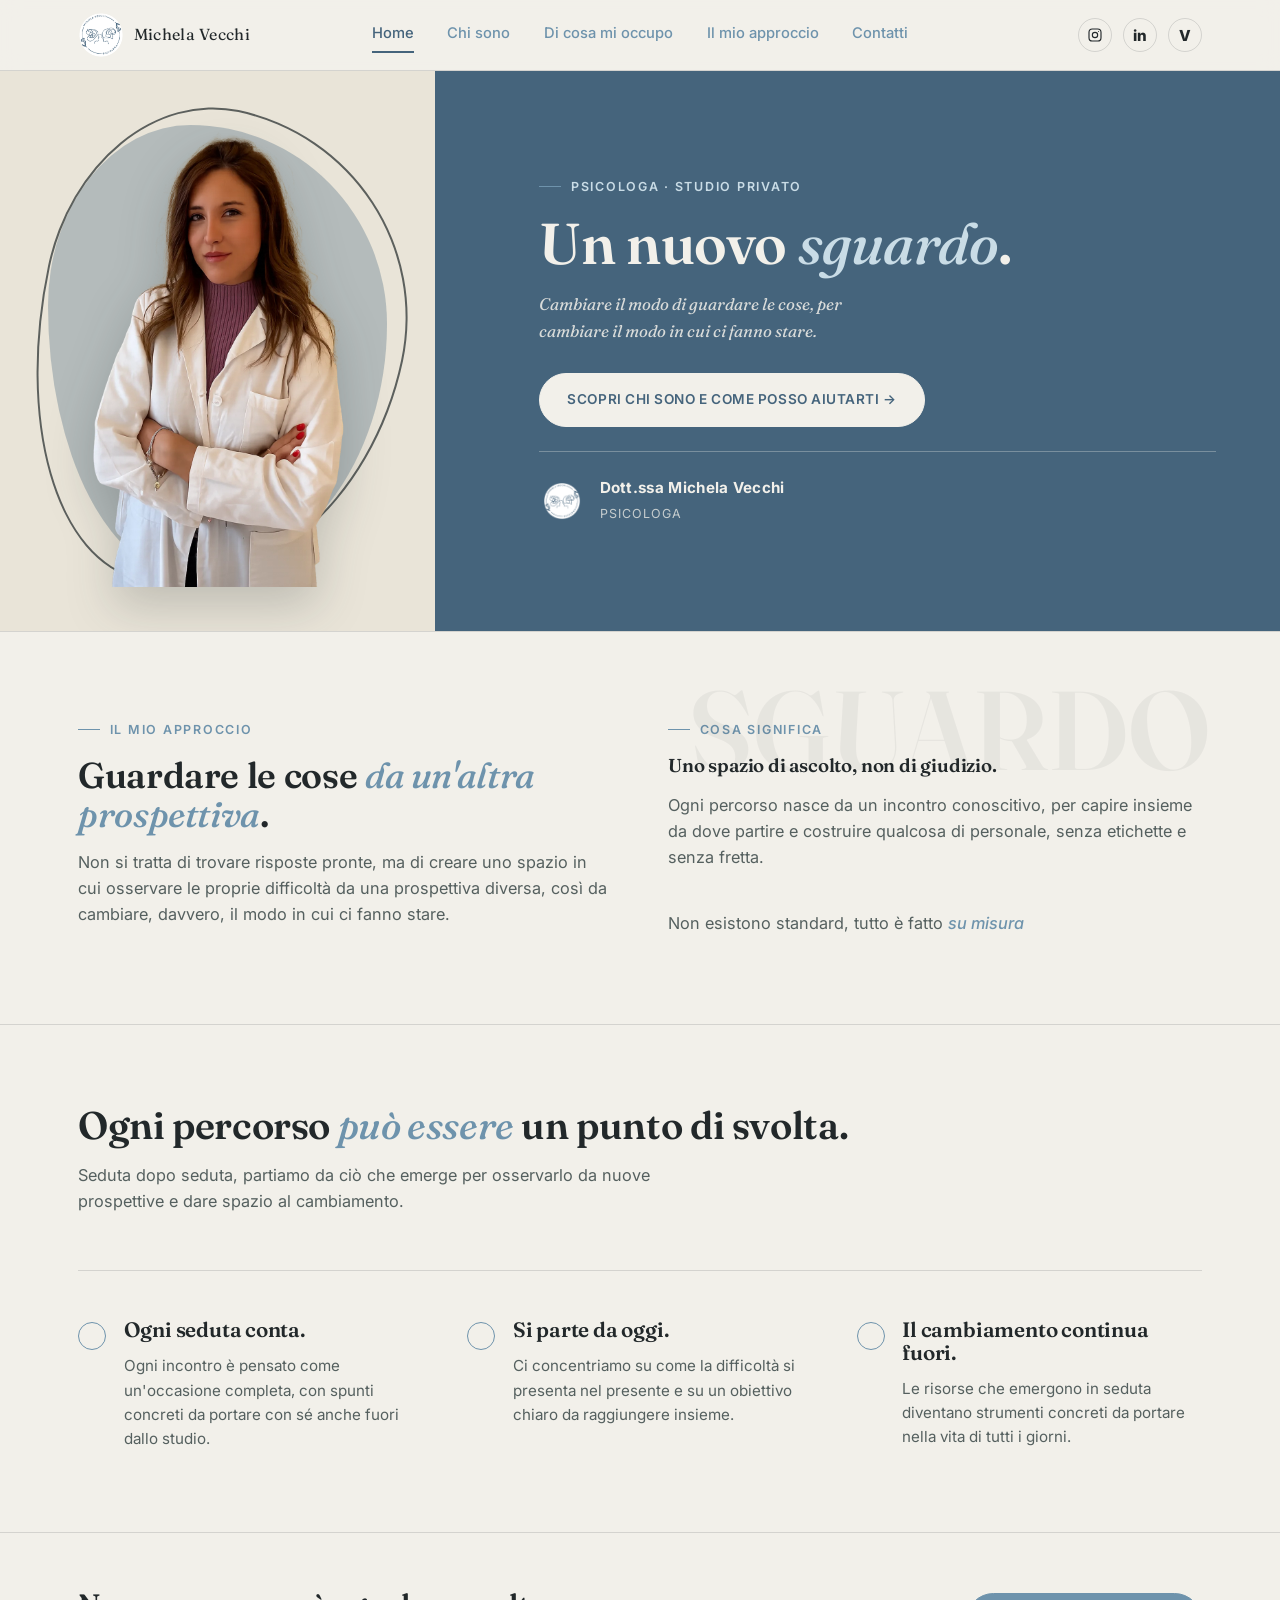
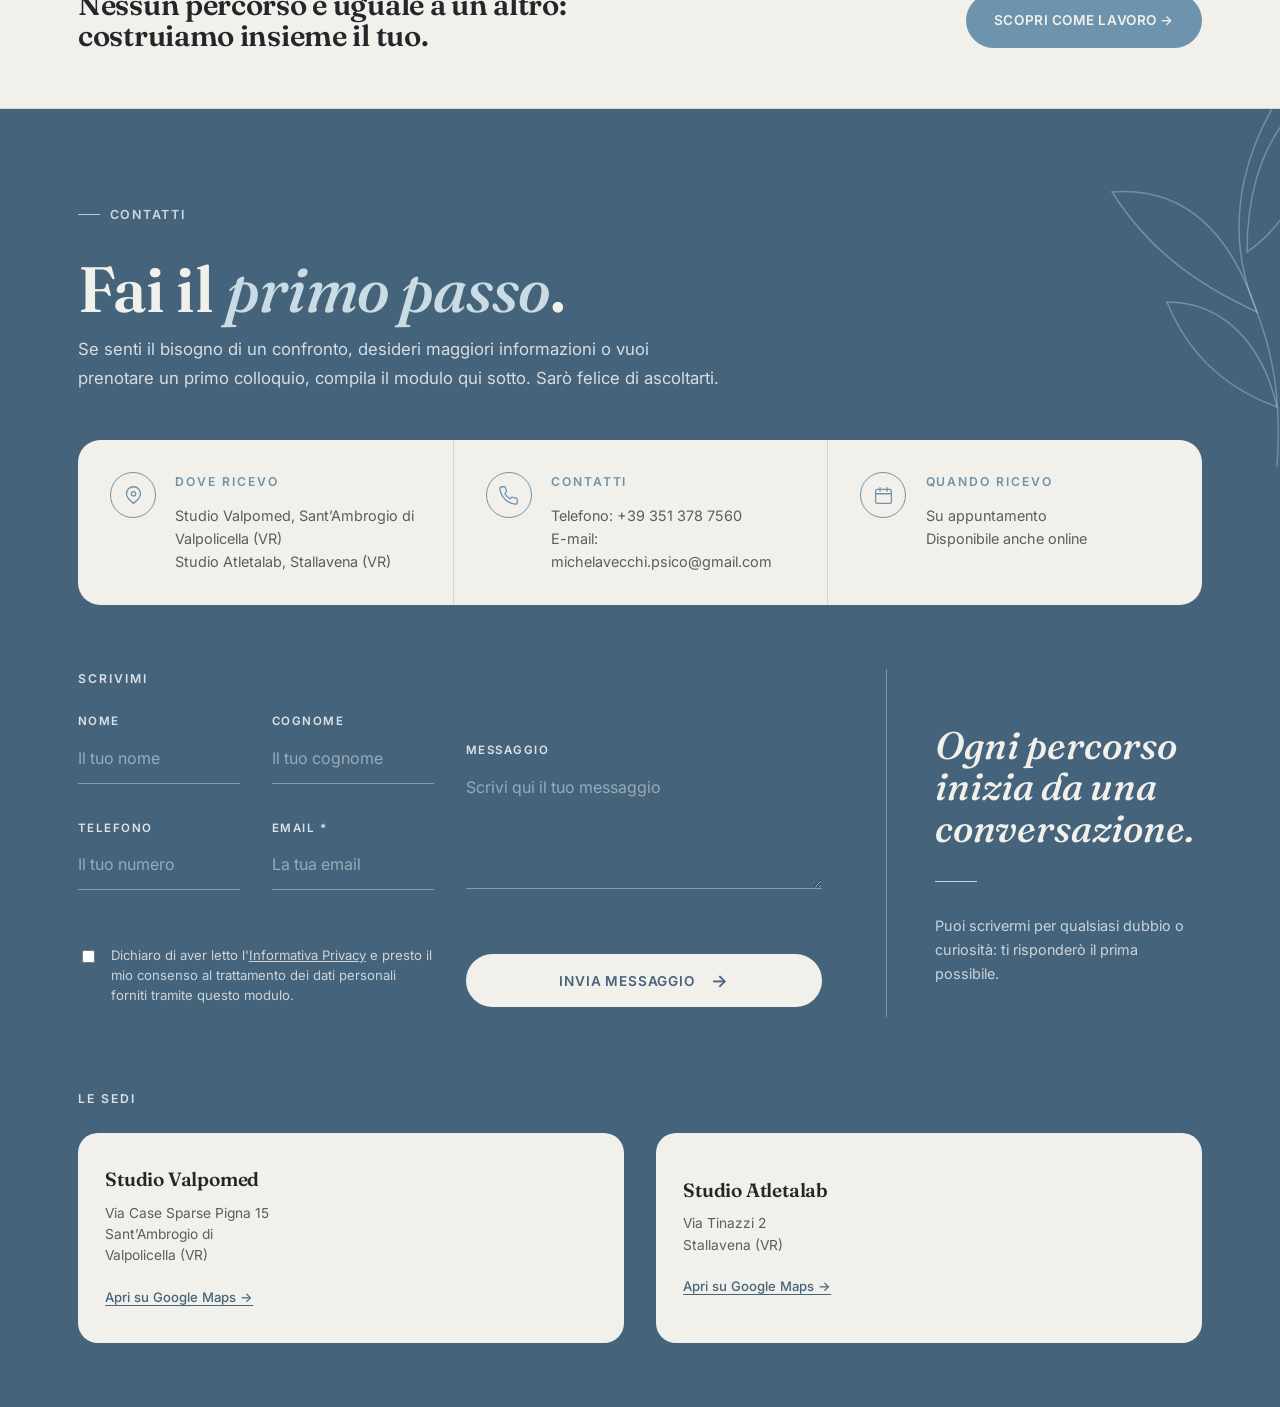
==== commit 7096b361: "Add decorative SVG to contact page Added decorative SVG branch to the contact page section." ====
--- a/index.html
+++ b/index.html
@@ -158,7 +158,43 @@
     </div>
   </section>
 
-  <section class="contact-page">
+ <section class="contact-page">
+
+  <!-- Ramoscello decorativo -->
+  <svg class="contact-branch"
+       viewBox="0 0 300 520"
+       fill="none"
+       aria-hidden="true">
+
+    <path
+      d="M280 0
+         C220 85 215 165 245 235
+         C260 275 270 320 265 390"
+      stroke="currentColor"
+      stroke-width="1.4"/>
+
+    <path
+      d="M245 235
+         C180 205 135 170 100 115
+         C165 110 215 145 245 235Z"
+      stroke="currentColor"
+      stroke-width="1.4"/>
+
+    <path
+      d="M265 330
+         C210 310 175 275 155 225
+         C210 225 250 265 265 330Z"
+      stroke="currentColor"
+      stroke-width="1.4"/>
+
+    <path
+      d="M235 175
+         C235 105 255 55 295 20
+         C300 90 285 140 235 175Z"
+      stroke="currentColor"
+      stroke-width="1.4"/>
+
+  </svg>
 
   <div class="container">
 
--- a/styles.css
+++ b/styles.css
@@ -1338,3 +1338,603 @@
 
   .contact { padding: 4rem 0 3rem; }
 }
+
+/* ==========================================================================
+   PAGINA CONTATTI
+   ========================================================================== */
+
+.contact-page {
+  position: relative;
+  overflow: hidden;
+  background: var(--accent-dark);
+  color: var(--bg);
+  padding: 5.5rem 0 4rem;
+}
+
+.contact-page > .container {
+  position: relative;
+  z-index: 1;
+}
+
+
+/* --------------------------------------------------------------------------
+   RAMOSCELLO DECORATIVO
+   -------------------------------------------------------------------------- */
+
+.contact-branch {
+  position: absolute;
+  top: -2rem;
+  right: -2rem;
+
+  width: 300px;
+  height: auto;
+
+  color: rgba(255, 255, 255, .28);
+
+  pointer-events: none;
+  z-index: 0;
+}
+
+
+/* --------------------------------------------------------------------------
+   INTRO
+   -------------------------------------------------------------------------- */
+
+.contact-intro {
+  max-width: 720px;
+  margin-bottom: 3rem;
+}
+
+.contact-eyebrow {
+  color: rgba(255, 255, 255, .75);
+}
+
+.contact-eyebrow::before {
+  background: rgba(255, 255, 255, .65);
+}
+
+.contact-intro h1 {
+  margin: 1rem 0 .9rem;
+
+  color: var(--bg);
+
+  font-family: var(--serif);
+  font-size: clamp(3rem, 5vw, 4.8rem);
+  line-height: 1;
+}
+
+.contact-intro h1 em {
+  color: var(--accent-soft);
+  font-weight: 500;
+}
+
+.contact-intro p {
+  max-width: 650px;
+  margin: 0;
+
+  color: rgba(255, 255, 255, .78);
+
+  font-size: 1.05rem;
+  line-height: 1.7;
+}
+
+
+/* --------------------------------------------------------------------------
+   RIQUADRO INFORMAZIONI
+   -------------------------------------------------------------------------- */
+
+.contact-info {
+  display: grid;
+  grid-template-columns: repeat(3, 1fr);
+
+  margin-bottom: 4rem;
+
+  background: var(--bg);
+  color: var(--ink);
+
+  border-radius: 1.4rem;
+  overflow: hidden;
+}
+
+.contact-info__item {
+  display: flex;
+  align-items: flex-start;
+  gap: 1.2rem;
+
+  padding: 2rem;
+}
+
+.contact-info__item + .contact-info__item {
+  border-left: 1px solid var(--line);
+}
+
+.contact-info__icon {
+  width: 46px;
+  height: 46px;
+  flex: 0 0 46px;
+
+  display: grid;
+  place-items: center;
+
+  border: 1px solid var(--accent);
+  border-radius: 50%;
+
+  color: var(--accent);
+}
+
+.contact-info__icon svg {
+  width: 21px;
+  height: 21px;
+}
+
+.contact-info__label {
+  display: block;
+
+  margin-bottom: .75rem;
+
+  color: var(--accent);
+
+  font-size: .76rem;
+  font-weight: 600;
+  text-transform: uppercase;
+  letter-spacing: .16em;
+}
+
+.contact-info p {
+  margin: 0;
+
+  color: var(--ink-soft);
+
+  font-size: .9rem;
+  line-height: 1.6;
+}
+
+
+/* --------------------------------------------------------------------------
+   FORM + FRASE LATERALE
+   -------------------------------------------------------------------------- */
+
+.contact-main {
+  display: grid;
+  grid-template-columns: minmax(0, 2fr) minmax(260px, .85fr);
+  gap: 4rem;
+  align-items: stretch;
+}
+
+.contact-form-title {
+  display: block;
+
+  margin-bottom: 1.5rem;
+
+  color: rgba(255, 255, 255, .8);
+
+  font-size: .76rem;
+  font-weight: 600;
+  text-transform: uppercase;
+  letter-spacing: .16em;
+}
+
+
+/* --------------------------------------------------------------------------
+   FORM
+   -------------------------------------------------------------------------- */
+
+.contact-form__grid {
+  display: grid;
+  grid-template-columns: repeat(2, 1fr);
+  gap: 1.8rem 2rem;
+}
+
+.contact-field label {
+  display: block;
+
+  margin-bottom: .65rem;
+
+  color: rgba(255, 255, 255, .82);
+
+  font-size: .72rem;
+  font-weight: 600;
+  text-transform: uppercase;
+  letter-spacing: .13em;
+}
+
+.contact-field input,
+.contact-field textarea {
+  width: 100%;
+
+  padding: .3rem 0 .7rem;
+
+  border: 0;
+  border-bottom: 1px solid rgba(255, 255, 255, .35);
+  border-radius: 0;
+
+  background: transparent;
+  color: var(--bg);
+
+  font: inherit;
+  outline: none;
+}
+
+.contact-field input::placeholder,
+.contact-field textarea::placeholder {
+  color: rgba(255, 255, 255, .45);
+}
+
+.contact-field input:focus,
+.contact-field textarea:focus {
+  border-bottom-color: var(--bg);
+}
+
+.contact-field--message {
+  margin-top: 1.8rem;
+}
+
+.contact-field textarea {
+  min-height: 90px;
+  resize: vertical;
+}
+
+
+/* --------------------------------------------------------------------------
+   PRIVACY
+   -------------------------------------------------------------------------- */
+
+.contact-privacy {
+  display: flex;
+  align-items: flex-start;
+  gap: .8rem;
+
+  margin-top: 1.5rem;
+
+  color: rgba(255, 255, 255, .72);
+
+  font-size: .82rem;
+  line-height: 1.5;
+}
+
+.contact-privacy input {
+  flex: 0 0 auto;
+  margin-top: .25rem;
+}
+
+.contact-privacy a {
+  color: inherit;
+  text-decoration: underline;
+}
+
+
+/* --------------------------------------------------------------------------
+   PULSANTE INVIA MESSAGGIO
+   -------------------------------------------------------------------------- */
+
+.contact-submit {
+  display: inline-flex;
+  align-items: center;
+  justify-content: center;
+  gap: 1rem;
+
+  margin-top: 2rem;
+  padding: 1rem 1.7rem;
+
+  border: 0;
+  border-radius: 999px;
+
+  background: var(--bg);
+  color: var(--accent-dark);
+
+  font-family: var(--sans);
+  font-size: .85rem;
+  font-weight: 600;
+  text-transform: uppercase;
+  letter-spacing: .06em;
+
+  cursor: pointer;
+  transition: transform .2s ease, opacity .2s ease;
+}
+
+.contact-submit:hover {
+  transform: translateY(-2px);
+  opacity: .92;
+}
+
+.contact-submit span {
+  font-size: 1.1rem;
+}
+
+
+/* --------------------------------------------------------------------------
+   FRASE LATERALE
+   -------------------------------------------------------------------------- */
+
+.contact-quote {
+  padding: 3.5rem 0 2rem 3rem;
+
+  border-left: 1px solid rgba(255, 255, 255, .3);
+}
+
+.contact-quote > p {
+  max-width: 280px;
+  margin: 0;
+
+  color: var(--bg);
+
+  font-family: var(--serif);
+  font-size: clamp(2rem, 3vw, 2.8rem);
+  font-style: italic;
+  font-weight: 500;
+  line-height: 1.08;
+}
+
+.contact-quote__line {
+  display: block;
+
+  width: 42px;
+  height: 1px;
+
+  margin: 2rem 0;
+
+  background: rgba(255, 255, 255, .7);
+}
+
+.contact-quote small {
+  display: block;
+  max-width: 260px;
+
+  color: rgba(255, 255, 255, .72);
+
+  font-size: .9rem;
+  line-height: 1.65;
+}
+
+
+/* --------------------------------------------------------------------------
+   SEDI
+   -------------------------------------------------------------------------- */
+
+.contact-locations {
+  margin-top: 4.5rem;
+}
+
+.contact-locations .contact-form-title {
+  margin-bottom: 1.5rem;
+}
+
+.contact-locations__grid {
+  display: grid;
+  grid-template-columns: repeat(2, 1fr);
+  gap: 2rem;
+}
+
+
+/* Singola card sede */
+
+.location-card {
+  display: grid;
+  grid-template-columns: minmax(0, .85fr) minmax(0, 1.15fr);
+
+  background: var(--bg);
+  color: var(--ink);
+
+  border-radius: 1.25rem;
+  overflow: hidden;
+}
+
+.location-card__text {
+  display: flex;
+  flex-direction: column;
+  justify-content: center;
+
+  padding: 1.7rem;
+}
+
+.location-card h3 {
+  margin: 0 0 .7rem;
+
+  color: var(--ink);
+
+  font-family: var(--serif);
+  font-size: 1.2rem;
+  line-height: 1.2;
+}
+
+.location-card p {
+  margin: 0 0 1.25rem;
+
+  color: var(--ink-soft);
+
+  font-size: .86rem;
+  line-height: 1.55;
+}
+
+.location-card a {
+  color: var(--accent-dark);
+
+  font-size: .82rem;
+  font-weight: 500;
+  text-decoration: underline;
+  text-underline-offset: 3px;
+}
+
+
+/* Mappa */
+
+.location-card__map {
+  min-height: 210px;
+}
+
+.location-card__map iframe {
+  display: block;
+
+  width: 100%;
+  height: 100%;
+  min-height: 210px;
+
+  border: 0;
+}
+
+
+/* ==========================================================================
+   TABLET / MOBILE
+   ========================================================================== */
+
+@media (max-width: 800px) {
+
+  .contact-page {
+    padding: 3.5rem 0 3rem;
+  }
+
+
+  /* Ramoscello */
+
+  .contact-branch {
+    top: 0;
+    right: -70px;
+
+    width: 190px;
+
+    opacity: .55;
+  }
+
+
+  /* Intro */
+
+  .contact-intro {
+    margin-bottom: 2.5rem;
+    text-align: left;
+  }
+
+  .contact-intro h1 {
+    font-size: clamp(2.7rem, 12vw, 4rem);
+    text-align: left;
+  }
+
+  .contact-intro p {
+    margin-left: 0;
+    margin-right: 0;
+    text-align: left;
+  }
+
+
+  /* Riquadro informazioni */
+
+  .contact-info {
+    grid-template-columns: 1fr;
+    margin-bottom: 3rem;
+  }
+
+  .contact-info__item {
+    text-align: left;
+  }
+
+  .contact-info__item + .contact-info__item {
+    border-left: 0;
+    border-top: 1px solid var(--line);
+  }
+
+
+  /* Form + frase */
+
+  .contact-main {
+    grid-template-columns: 1fr;
+    gap: 3rem;
+  }
+
+  .contact-form__grid {
+    grid-template-columns: 1fr;
+  }
+
+
+  /* Frase laterale */
+
+  .contact-quote {
+    padding: 2.5rem 0 0;
+
+    border-left: 0;
+    border-top: 1px solid rgba(255, 255, 255, .3);
+
+    text-align: left;
+  }
+
+  .contact-quote > p {
+    max-width: 420px;
+  }
+
+
+  /* Sedi */
+
+  .contact-locations {
+    margin-top: 3.5rem;
+  }
+
+  .contact-locations__grid {
+    grid-template-columns: 1fr;
+  }
+
+  .location-card {
+    grid-template-columns: 1fr;
+  }
+
+  .location-card__text {
+    text-align: left;
+  }
+
+  .location-card__map,
+  .location-card__map iframe {
+    min-height: 240px;
+  }
+}
+
+
+/* ==========================================================================
+   SMARTPHONE
+   ========================================================================== */
+
+@media (max-width: 480px) {
+
+  .contact-page {
+    padding: 3rem 0;
+  }
+
+  .contact-intro h1 {
+    font-size: 2.8rem;
+  }
+
+  .contact-info {
+    border-radius: 1.1rem;
+  }
+
+  .contact-info__item {
+    padding: 1.5rem;
+  }
+
+  .contact-info__icon {
+    width: 42px;
+    height: 42px;
+    flex-basis: 42px;
+  }
+
+  .contact-main {
+    gap: 2.5rem;
+  }
+
+  .contact-quote > p {
+    font-size: 2rem;
+  }
+
+  .contact-locations {
+    margin-top: 3rem;
+  }
+
+  .location-card {
+    border-radius: 1.1rem;
+  }
+
+  .location-card__text {
+    padding: 1.5rem;
+  }
+
+  .location-card__map,
+  .location-card__map iframe {
+    min-height: 220px;
+  }
+}
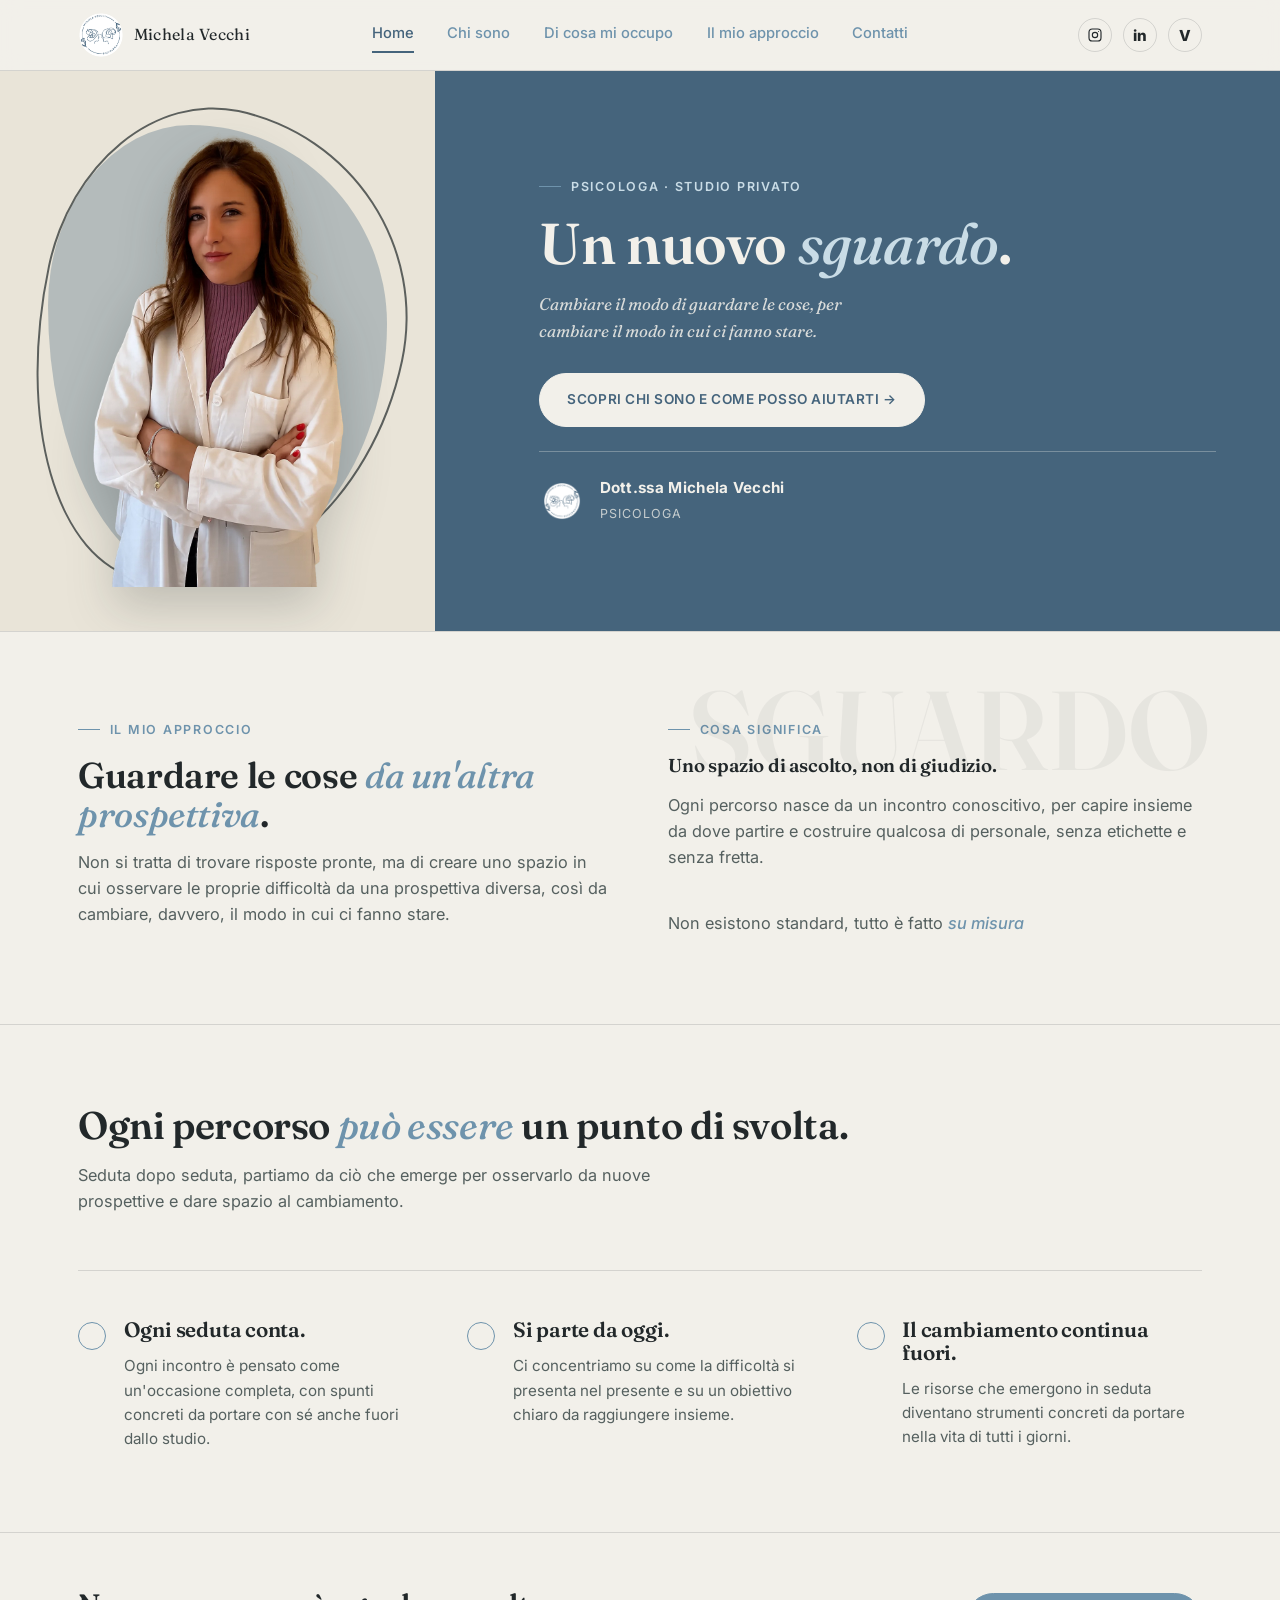
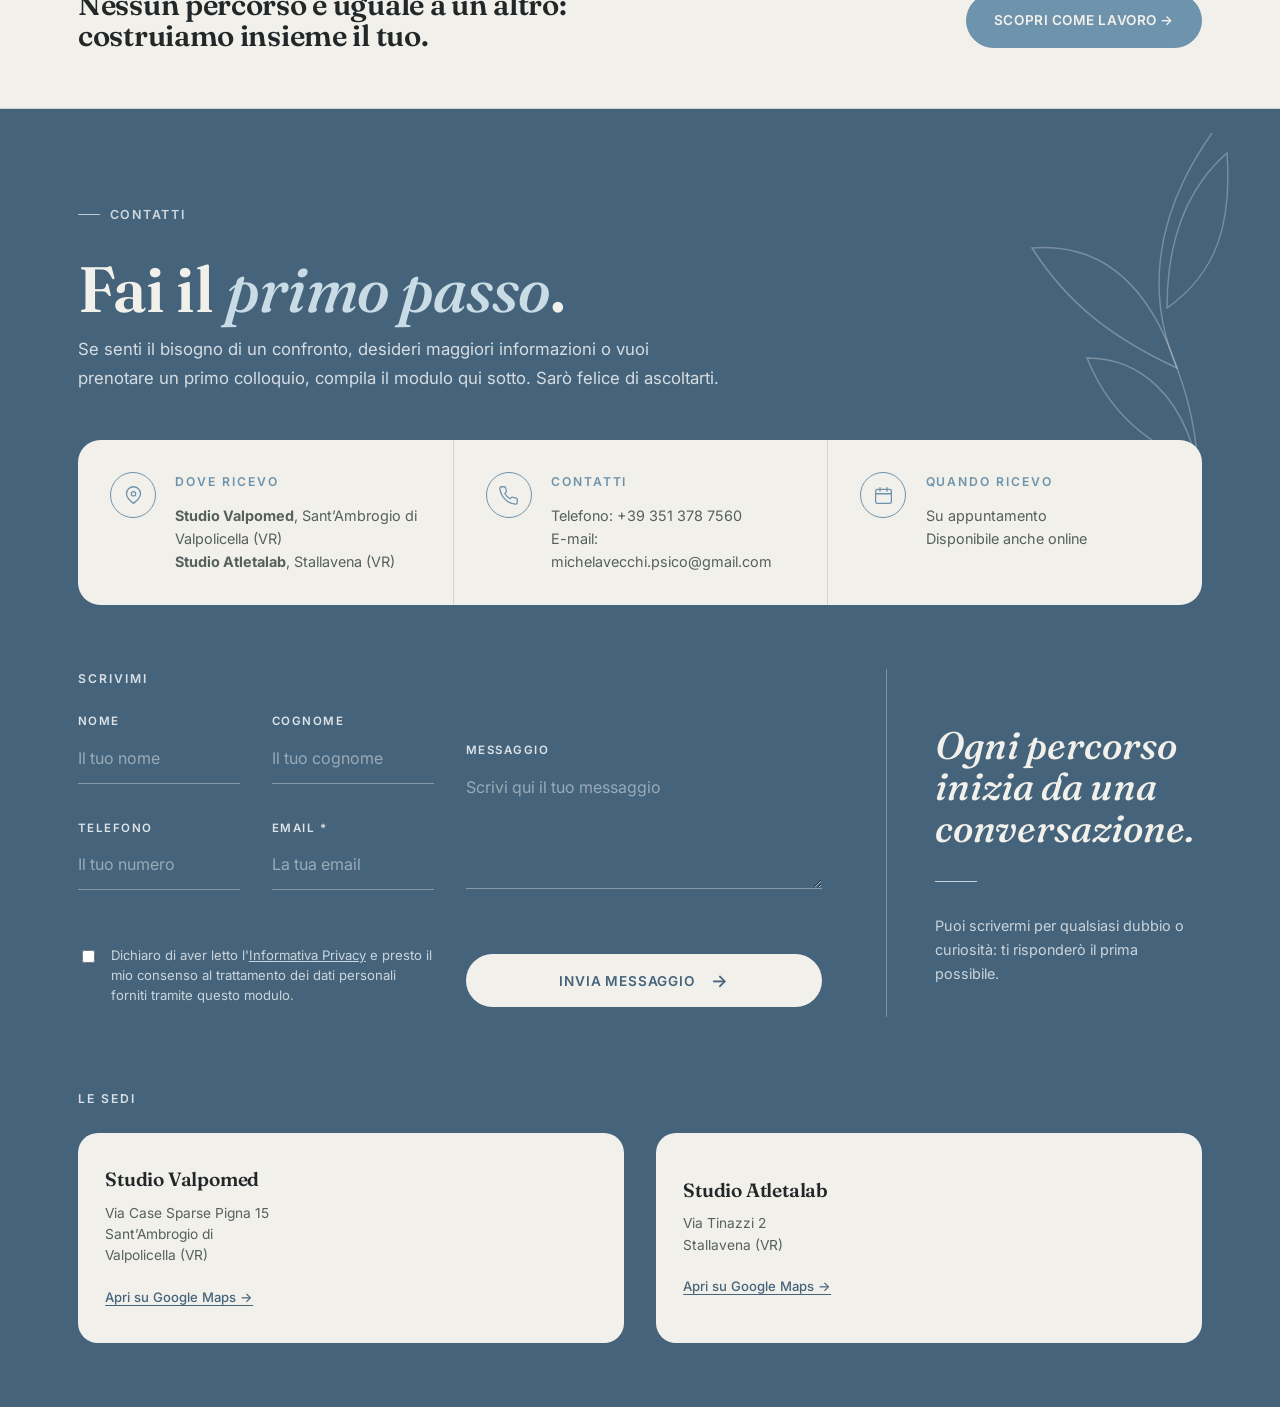
==== commit d86f3f4a: "Enhance contact info formatting in index.html Updated contact information formatting with strong tag" ====
--- a/index.html
+++ b/index.html
@@ -228,8 +228,8 @@
         <div>
           <span class="contact-info__label">Dove ricevo</span>
           <p>
-            Studio Valpomed, Sant’Ambrogio di Valpolicella (VR)<br>
-            Studio Atletalab, Stallavena (VR)
+            <strong class="contact-place">Studio Valpomed</strong>, Sant’Ambrogio di Valpolicella (VR)<br>
+            <strong class="contact-place">Studio Atletalab</strong>, Stallavena (VR)
           </p>
         </div>
       </div>
@@ -260,7 +260,7 @@
           <span class="contact-info__label">Contatti</span>
           <p>
             Telefono: +39 351 378 7560<br>
-            E-mail: michelavecchi.psico@gmail.com
+            <span class="contact-email">E-mail: michelavecchi.psico@gmail.com</span>
           </p>
         </div>
       </div>
--- a/styles.css
+++ b/styles.css
@@ -1363,8 +1363,8 @@
 
 .contact-branch {
   position: absolute;
-  top: -2rem;
-  right: -2rem;
+  top: 1.5rem;
+  right: 3rem;
 
   width: 300px;
   height: auto;
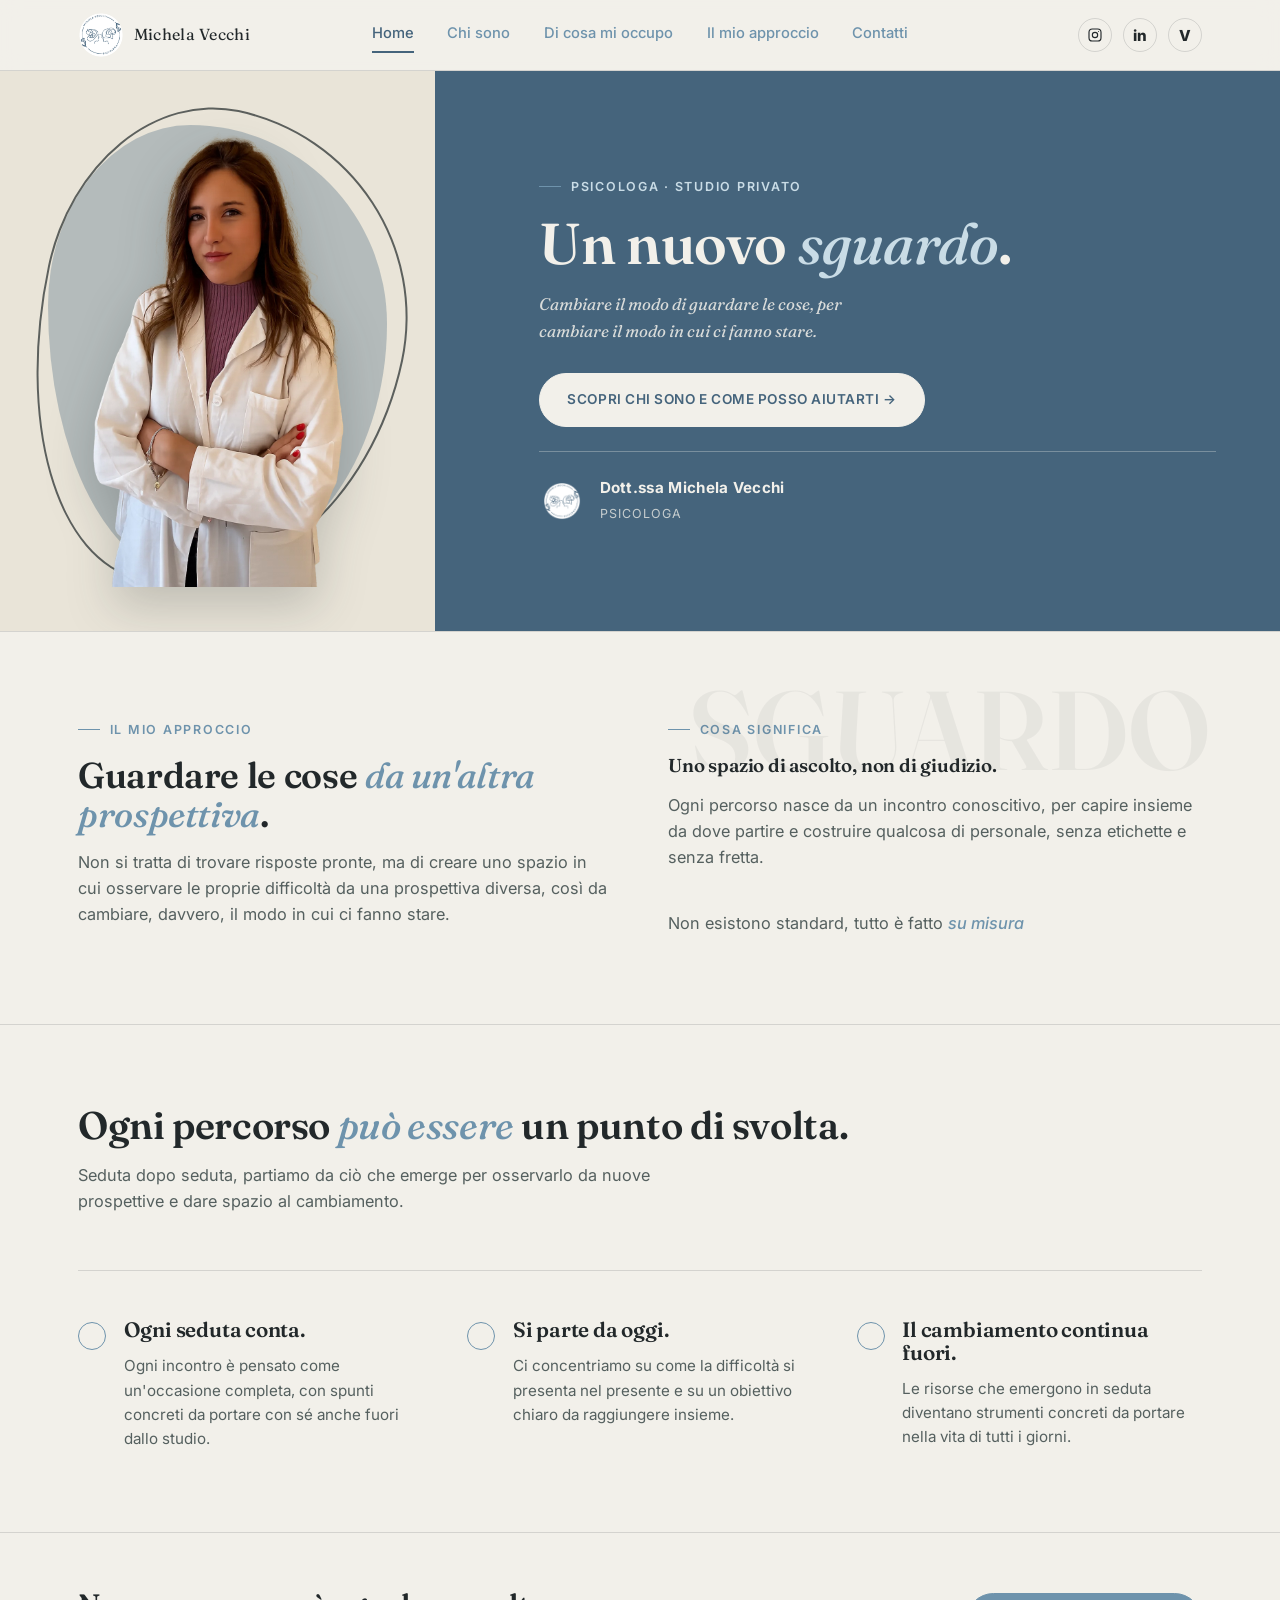
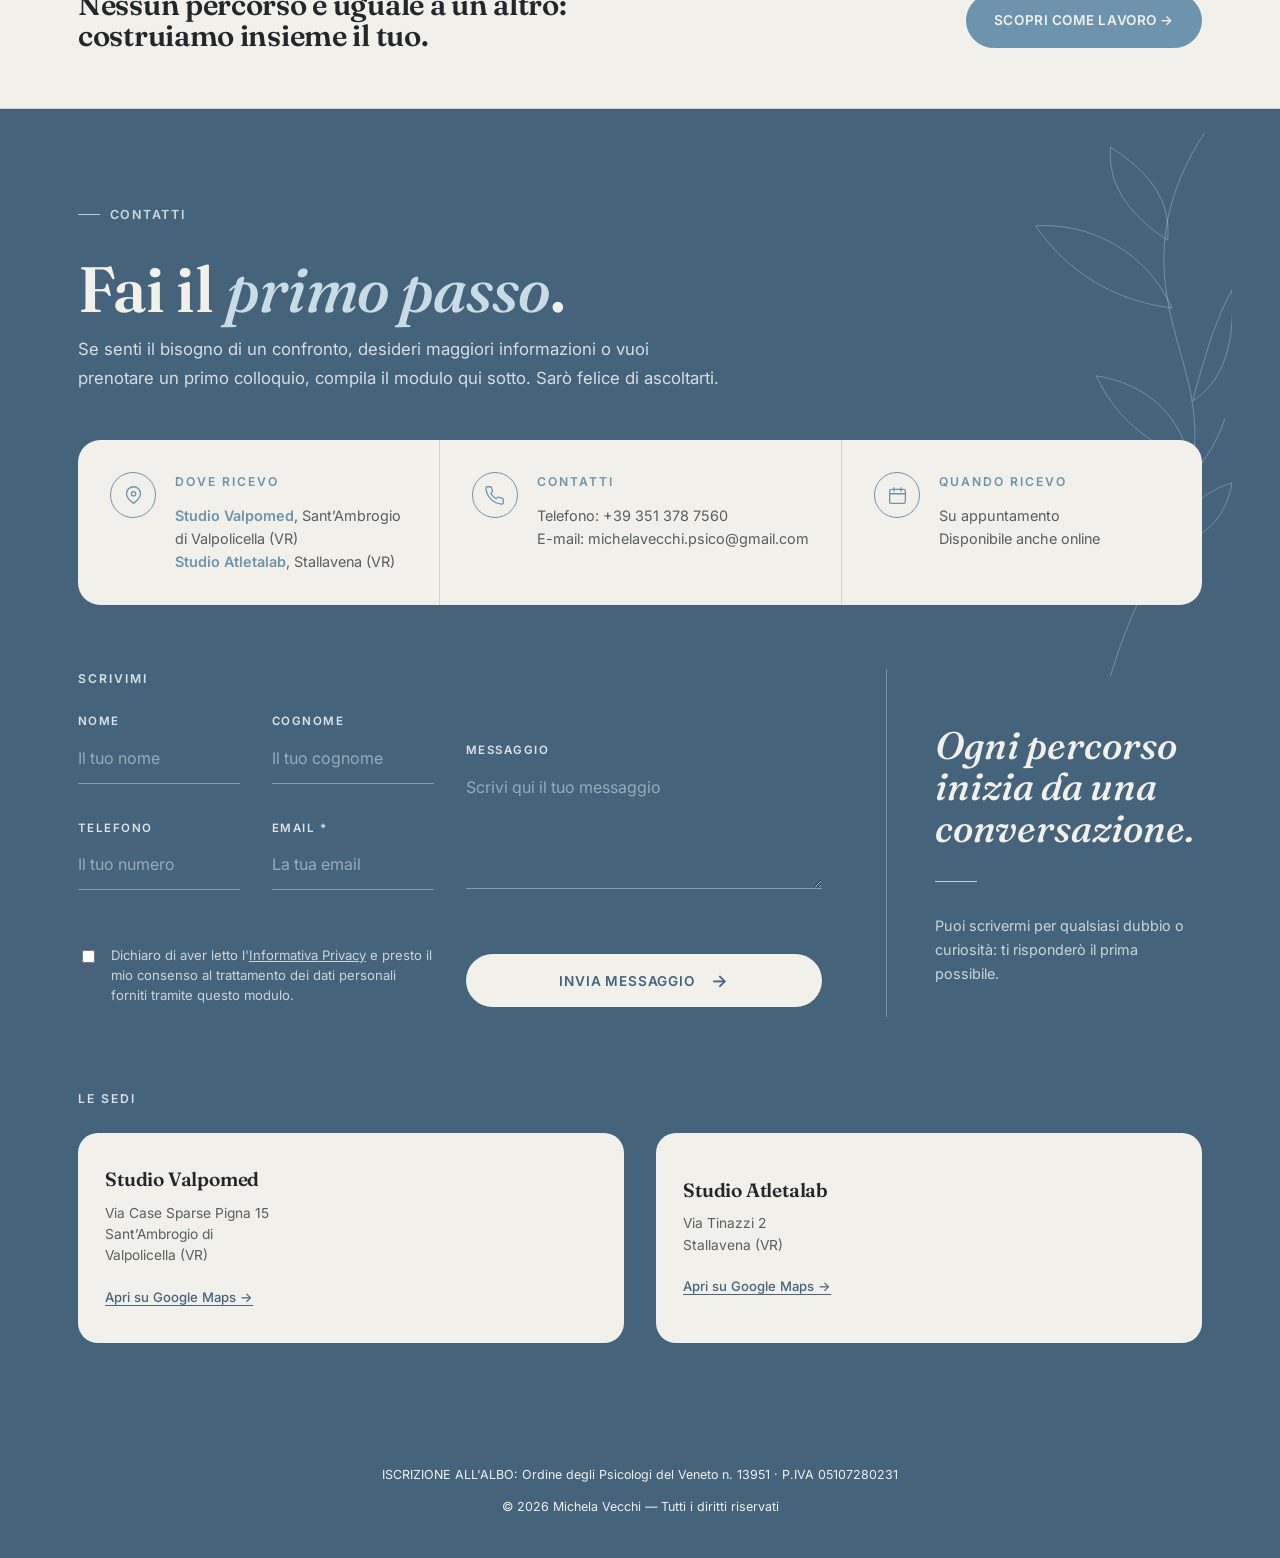
==== commit 0ab3e060: "Update SVG graphics and footer information" ====
--- a/index.html
+++ b/index.html
@@ -162,40 +162,74 @@
 
   <!-- Ramoscello decorativo -->
   <svg class="contact-branch"
-       viewBox="0 0 300 520"
-       fill="none"
-       aria-hidden="true">
-
-    <path
-      d="M280 0
-         C220 85 215 165 245 235
-         C260 275 270 320 265 390"
-      stroke="currentColor"
-      stroke-width="1.4"/>
-
-    <path
-      d="M245 235
-         C180 205 135 170 100 115
-         C165 110 215 145 245 235Z"
-      stroke="currentColor"
-      stroke-width="1.4"/>
-
-    <path
-      d="M265 330
-         C210 310 175 275 155 225
-         C210 225 250 265 265 330Z"
-      stroke="currentColor"
-      stroke-width="1.4"/>
-
-    <path
-      d="M235 175
-         C235 105 255 55 295 20
-         C300 90 285 140 235 175Z"
-      stroke="currentColor"
-      stroke-width="1.4"/>
-
-  </svg>
-
+     viewBox="0 0 420 760"
+     fill="none"
+     aria-hidden="true">
+
+  <!-- ramo principale -->
+  <path
+    d="M395 -20
+       C330 70 315 150 330 235
+       C345 320 385 385 360 485
+       C340 570 285 640 250 760"
+    stroke="currentColor"
+    stroke-width="1.35"
+    stroke-linecap="round"/>
+
+  <!-- foglia alta -->
+  <path
+    d="M330 150
+       C275 115 245 70 250 20
+       C305 55 335 95 330 150Z"
+    stroke="currentColor"
+    stroke-width="1.35"
+    stroke-linejoin="round"/>
+
+  <!-- foglia grande sinistra -->
+  <path
+    d="M336 245
+       C255 235 190 195 145 130
+       C220 125 300 165 336 245Z"
+    stroke="currentColor"
+    stroke-width="1.35"
+    stroke-linejoin="round"/>
+
+  <!-- foglia centrale destra -->
+  <path
+    d="M365 375
+       C385 300 400 255 420 220
+       C425 300 405 350 365 375Z"
+    stroke="currentColor"
+    stroke-width="1.35"
+    stroke-linejoin="round"/>
+
+  <!-- foglia centrale sinistra -->
+  <path
+    d="M360 455
+       C300 435 255 395 230 340
+       C295 350 345 390 360 455Z"
+    stroke="currentColor"
+    stroke-width="1.35"
+    stroke-linejoin="round"/>
+
+  <!-- foglia bassa destra -->
+  <path
+    d="M320 575
+       C355 525 385 500 420 490
+       C410 545 375 575 320 575Z"
+    stroke="currentColor"
+    stroke-width="1.35"
+    stroke-linejoin="round"/>
+
+  <!-- piccola diramazione -->
+  <path
+    d="M360 485
+       C385 455 400 430 410 400"
+    stroke="currentColor"
+    stroke-width="1.35"
+    stroke-linecap="round"/>
+
+</svg>
   <div class="container">
 
     <!-- INTRO -->
@@ -422,6 +456,15 @@
 
 </section>
 
+  <footer class="site-footer">
+  <div class="container">
+    <div class="footer-legal">
+      <p>ISCRIZIONE ALL'ALBO: Ordine degli Psicologi del Veneto n. 13951 · P.IVA 05107280231</p>
+      <p>© 2026 Michela Vecchi — Tutti i diritti riservati</p>
+    </div>
+  </div>
+</footer>
+
 </main>
 
 <script src="script.js" defer></script>
--- a/styles.css
+++ b/styles.css
@@ -1772,6 +1772,17 @@
   border: 0;
 }
 
+/* Nomi degli studi */
+.contact-place {
+  color: var(--accent);
+  font-weight: 600;
+}
+
+/* Mantiene E-mail + indirizzo sulla stessa riga */
+.contact-email {
+  white-space: nowrap;
+}
+
 
 /* ==========================================================================
    TABLET / MOBILE
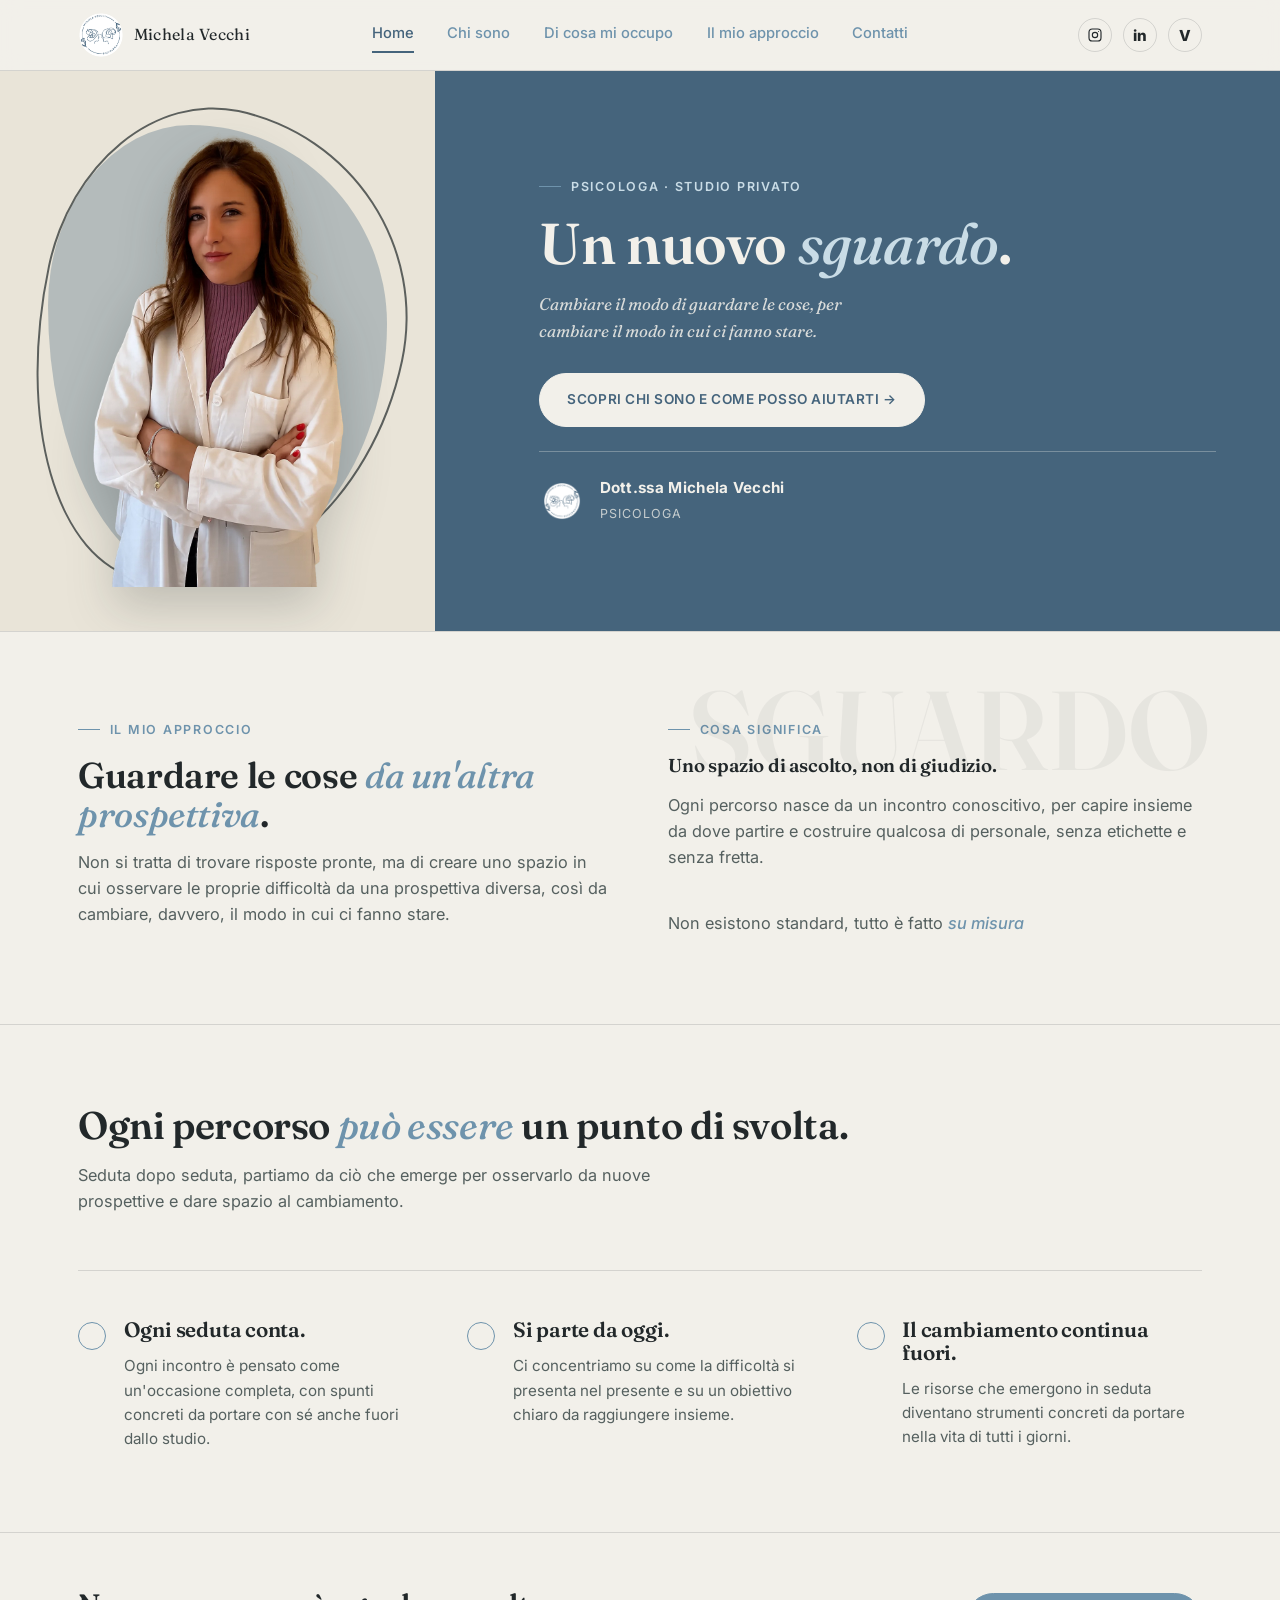
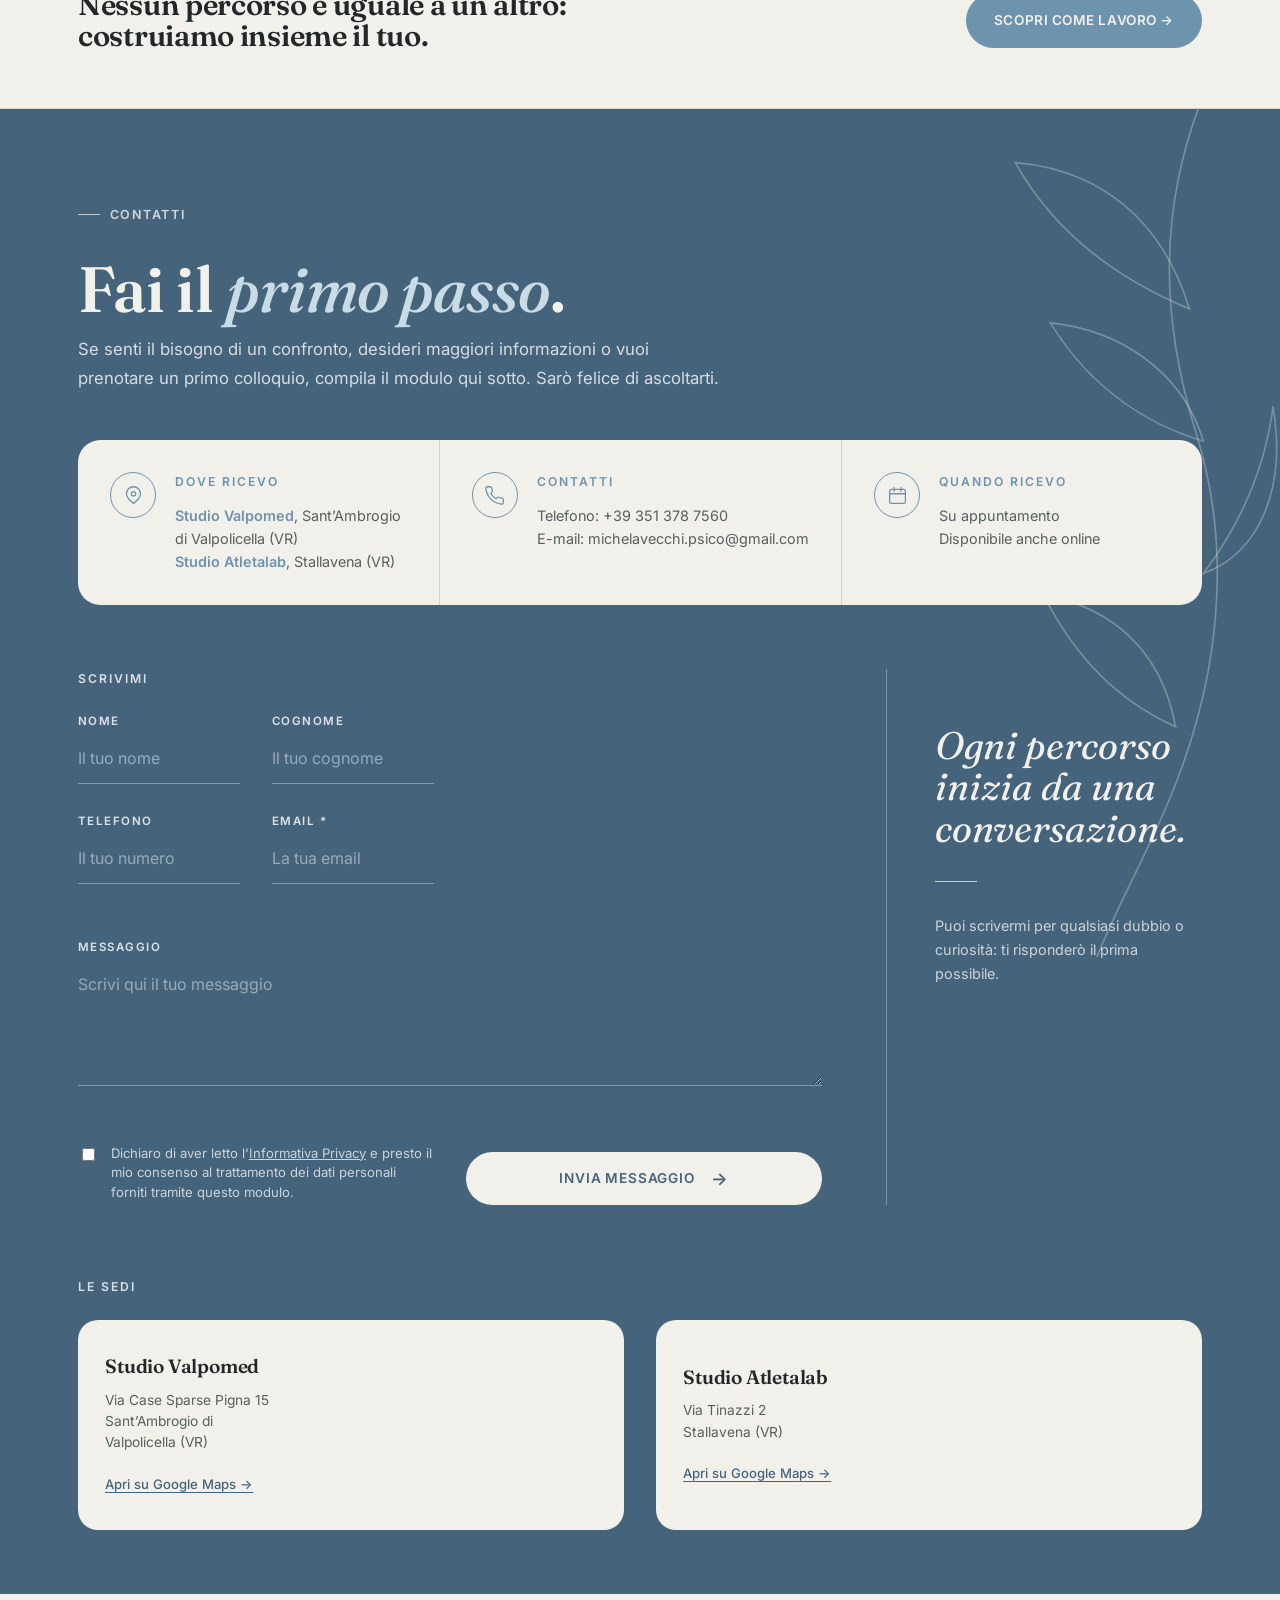
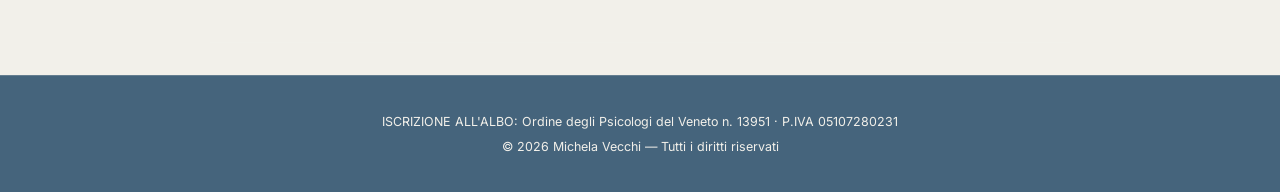
==== commit 4bfc658f: "Refactor SVG elements and contact message field Updated SVG paths for decorative elements and adjust" ====
--- a/index.html
+++ b/index.html
@@ -162,73 +162,46 @@
 
   <!-- Ramoscello decorativo -->
   <svg class="contact-branch"
-     viewBox="0 0 420 760"
+     viewBox="0 0 280 620"
      fill="none"
      aria-hidden="true">
 
-  <!-- ramo principale -->
   <path
-    d="M395 -20
-       C330 70 315 150 330 235
-       C345 320 385 385 360 485
-       C340 570 285 640 250 760"
+    d="M230 -10
+       C190 80 195 165 220 245
+       C245 325 240 420 195 520
+       C175 565 155 600 145 630"
     stroke="currentColor"
-    stroke-width="1.35"
+    stroke-width="1.2"
     stroke-linecap="round"/>
 
-  <!-- foglia alta -->
   <path
-    d="M330 150
-       C275 115 245 70 250 20
-       C305 55 335 95 330 150Z"
+    d="M215 155
+       C155 130 115 95 90 50
+       C150 55 195 90 215 155Z"
     stroke="currentColor"
-    stroke-width="1.35"
-    stroke-linejoin="round"/>
-
-  <!-- foglia grande sinistra -->
+    stroke-width="1.2"/>
+
   <path
-    d="M336 245
-       C255 235 190 195 145 130
-       C220 125 300 165 336 245Z"
+    d="M225 250
+       C175 235 140 205 115 165
+       C165 170 210 200 225 250Z"
     stroke="currentColor"
-    stroke-width="1.35"
-    stroke-linejoin="round"/>
-
-  <!-- foglia centrale destra -->
+    stroke-width="1.2"/>
+
   <path
-    d="M365 375
-       C385 300 400 255 420 220
-       C425 300 405 350 365 375Z"
+    d="M225 345
+       C255 305 270 265 275 225
+       C285 285 265 330 225 345Z"
     stroke="currentColor"
-    stroke-width="1.35"
-    stroke-linejoin="round"/>
-
-  <!-- foglia centrale sinistra -->
+    stroke-width="1.2"/>
+
   <path
-    d="M360 455
-       C300 435 255 395 230 340
-       C295 350 345 390 360 455Z"
+    d="M205 455
+       C160 435 130 400 110 360
+       C160 370 195 400 205 455Z"
     stroke="currentColor"
-    stroke-width="1.35"
-    stroke-linejoin="round"/>
-
-  <!-- foglia bassa destra -->
-  <path
-    d="M320 575
-       C355 525 385 500 420 490
-       C410 545 375 575 320 575Z"
-    stroke="currentColor"
-    stroke-width="1.35"
-    stroke-linejoin="round"/>
-
-  <!-- piccola diramazione -->
-  <path
-    d="M360 485
-       C385 455 400 430 410 400"
-    stroke="currentColor"
-    stroke-width="1.35"
-    stroke-linecap="round"/>
-
+    stroke-width="1.2"/>
 </svg>
   <div class="container">
 
@@ -356,13 +329,13 @@
           </div>
 
           <div class="contact-field contact-field--message">
-            <label for="messaggio">Messaggio</label>
-            <textarea
-              id="messaggio"
-              name="messaggio"
-              rows="4"
-              placeholder="Scrivi qui il tuo messaggio"></textarea>
-          </div>
+          <label for="messaggio">Messaggio</label>
+          <textarea
+            id="messaggio"
+            name="messaggio"
+            rows="4"
+            placeholder="Scrivi qui il tuo messaggio"></textarea>
+        </div>
 
           <label class="contact-privacy">
             <input type="checkbox" required>
@@ -455,7 +428,7 @@
   </div>
 
 </section>
-
+  <div class="contact-legal-divider"></div>
   <footer class="site-footer">
   <div class="container">
     <div class="footer-legal">
--- a/styles.css
+++ b/styles.css
@@ -493,6 +493,7 @@
   text-align: center;
   color: var(--bg);
 }
+
 .contact__lede {
   text-align: center;
   max-width: 46ch;
@@ -628,6 +629,13 @@
   margin-bottom: 2.2rem;
   font-size: .78rem;
   color: var(--ink-soft);
+}
+.contact-legal-divider {
+  width: 70%;
+  max-width: 860px;
+  height: 1px;
+  margin: 3rem auto 2rem;
+  background: rgba(242, 240, 234, .22);
 }
 .footer-legal {
   text-align: center;
@@ -1363,13 +1371,13 @@
 
 .contact-branch {
   position: absolute;
-  top: 1.5rem;
-  right: 3rem;
-
-  width: 300px;
+  top: -1rem;
+  right: 0;
+
+  width: 390px;
   height: auto;
 
-  color: rgba(255, 255, 255, .28);
+  color: rgba(242, 240, 234, .30);
 
   pointer-events: none;
   z-index: 0;
@@ -1566,6 +1574,7 @@
 }
 
 .contact-field--message {
+  grid-column: 1 / -1;
   margin-top: 1.8rem;
 }
 
@@ -1661,7 +1670,7 @@
   font-family: var(--serif);
   font-size: clamp(2rem, 3vw, 2.8rem);
   font-style: italic;
-  font-weight: 500;
+  font-weight: 400;
   line-height: 1.08;
 }
 
@@ -1783,6 +1792,22 @@
   white-space: nowrap;
 }
 
+.site-footer {
+  background: #45647C;
+  color: rgba(242, 240, 234, .75);
+  border-top: 1px solid rgba(242, 240, 234, .18);
+  padding: 2rem 0;
+}
+
+.footer-legal {
+  text-align: center;
+  font-size: .78rem;
+  line-height: 1.7;
+}
+
+.footer-legal p {
+  margin: .2rem 0;
+}
 
 /* ==========================================================================
    TABLET / MOBILE
@@ -1798,13 +1823,18 @@
   /* Ramoscello */
 
   .contact-branch {
-    top: 0;
-    right: -70px;
-
-    width: 190px;
-
-    opacity: .55;
-  }
+  position: absolute;
+  top: 0;
+  right: 1.5rem;
+
+  width: 250px;
+  height: auto;
+
+  color: rgba(242, 240, 234, .24);
+
+  pointer-events: none;
+  z-index: 0;
+}
 
 
   /* Intro */
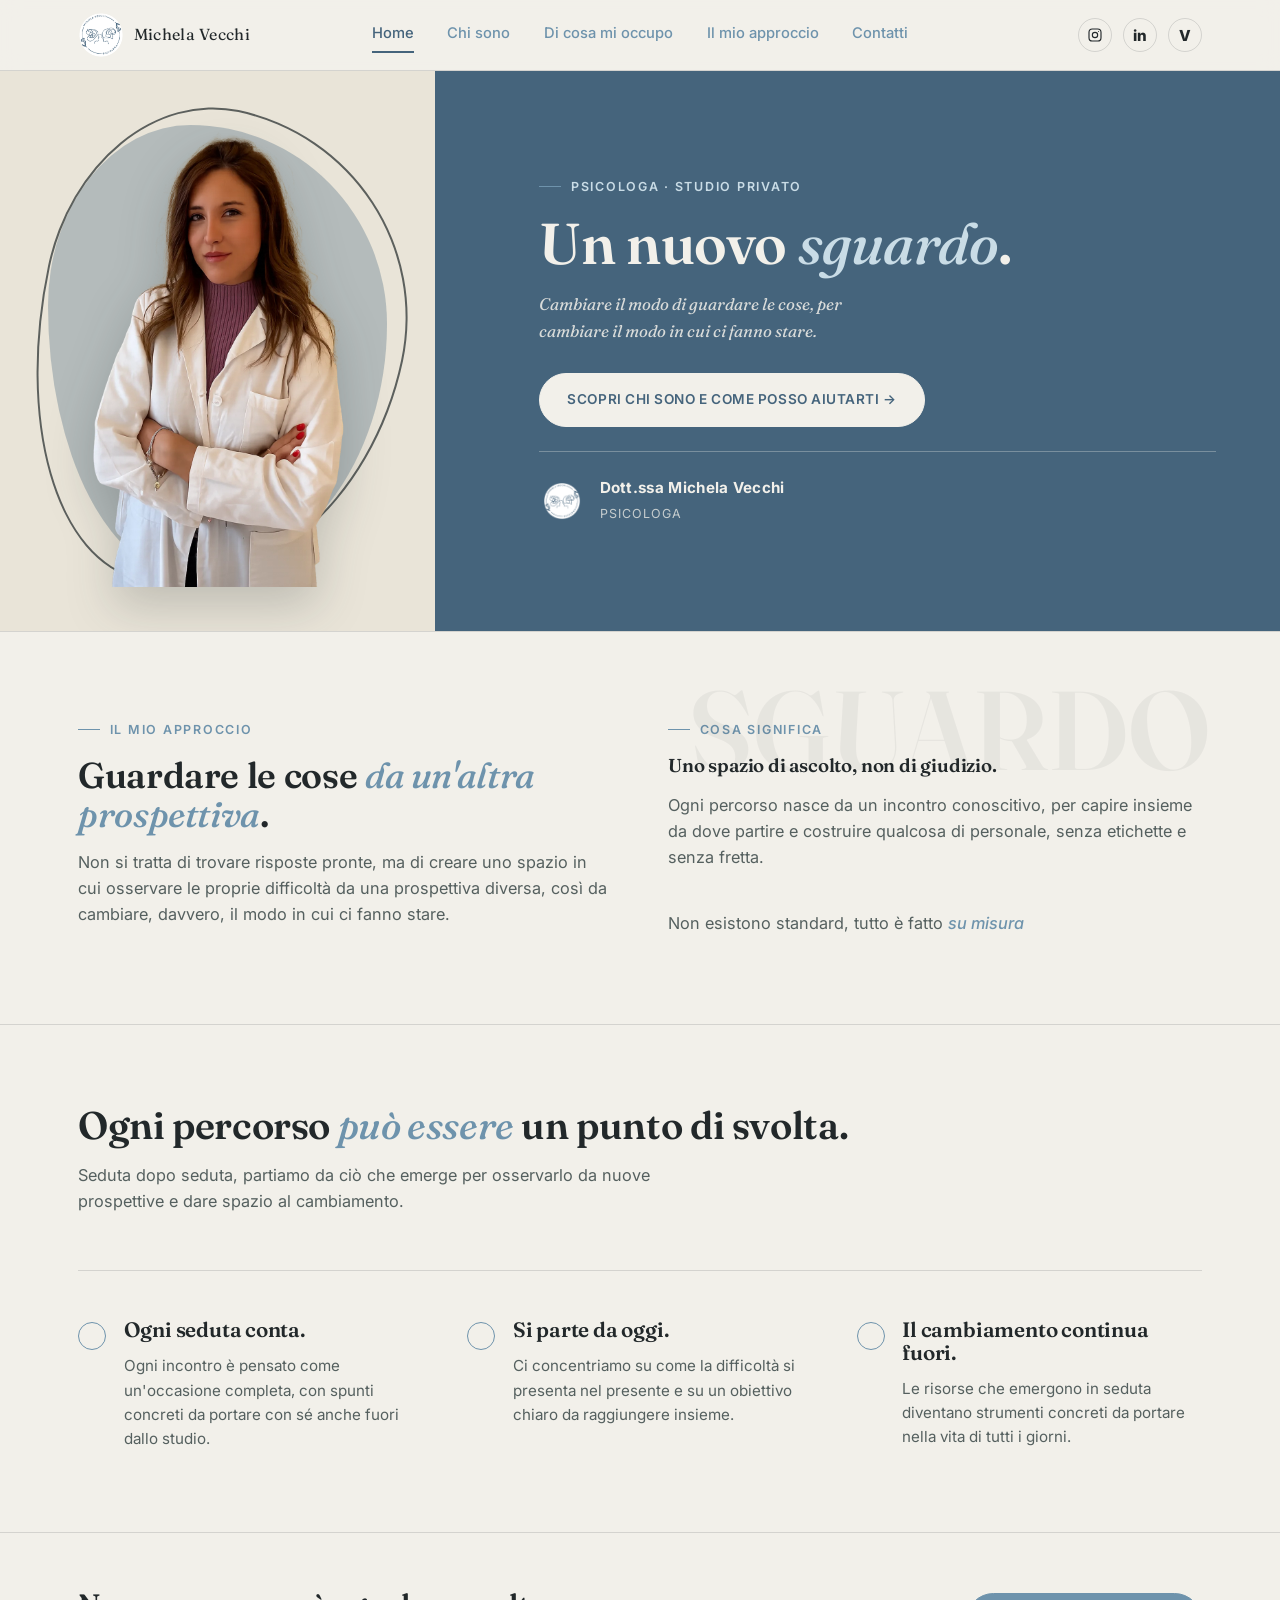
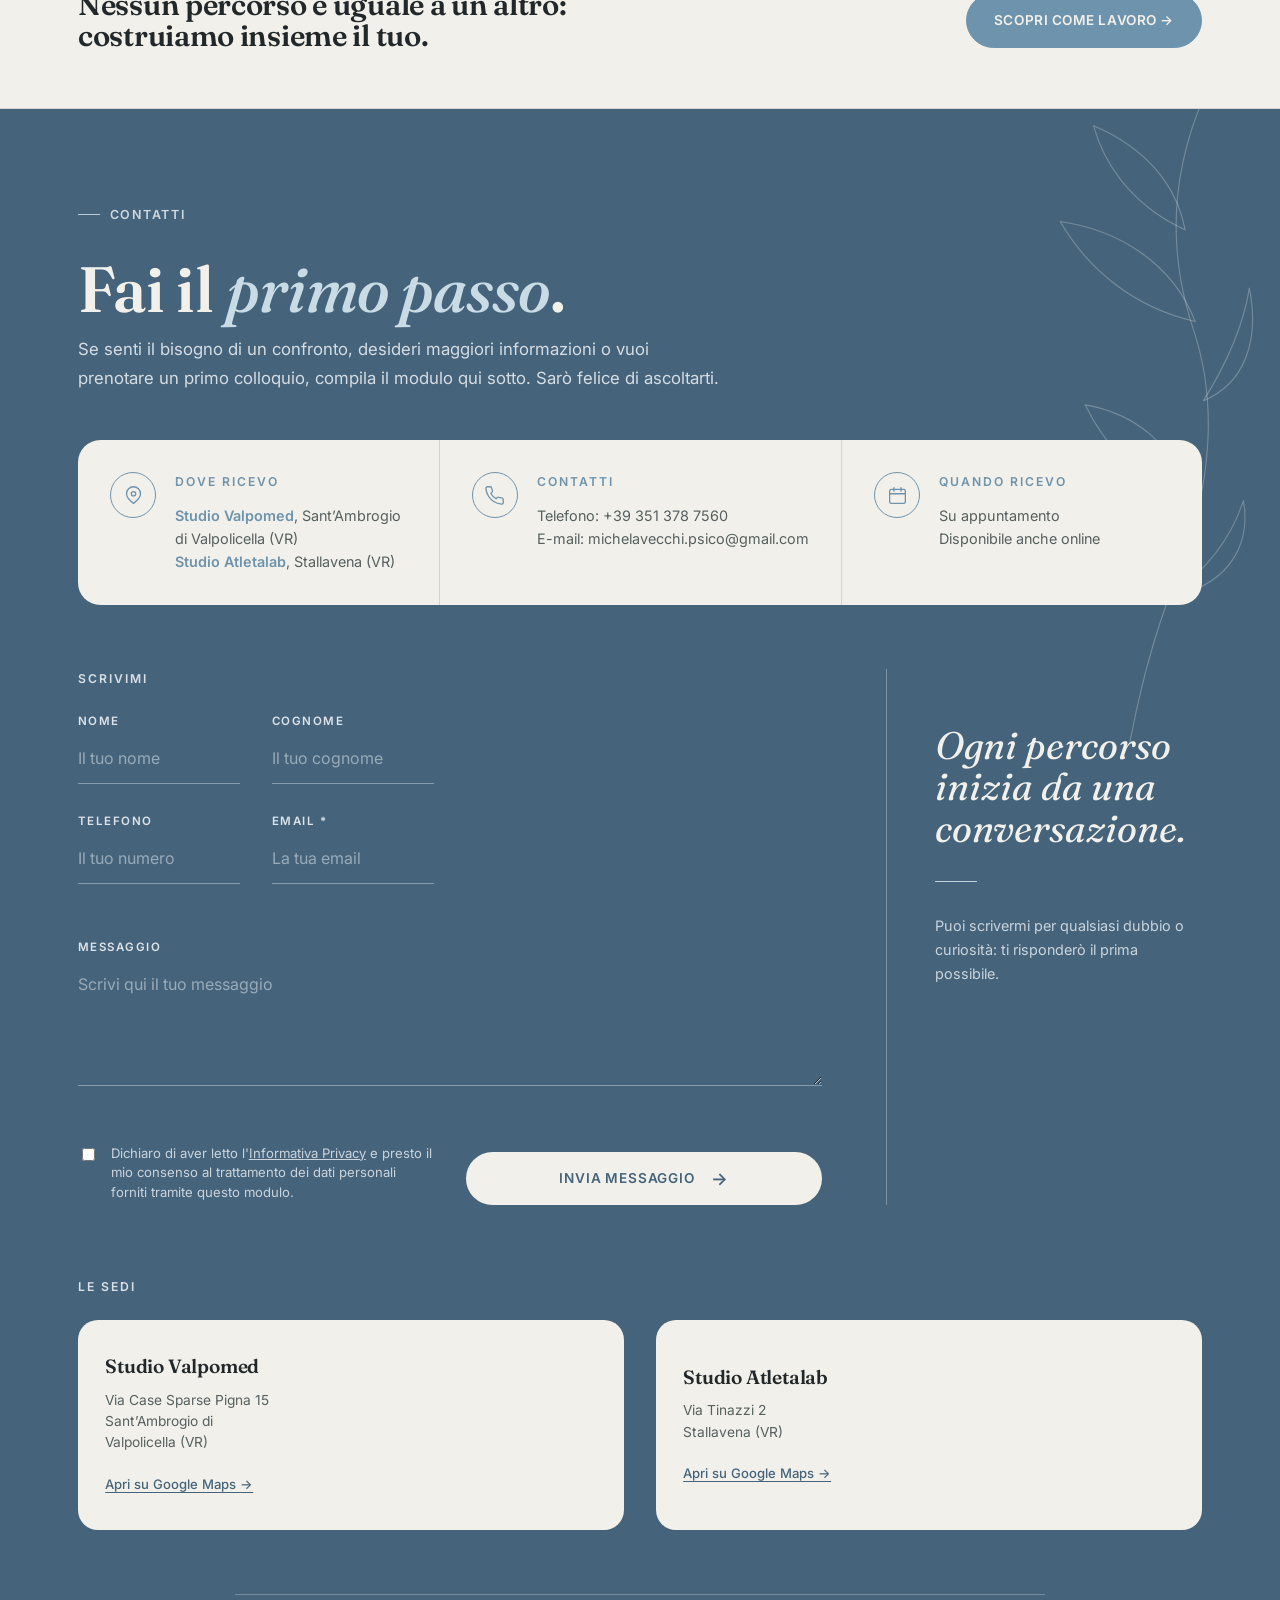
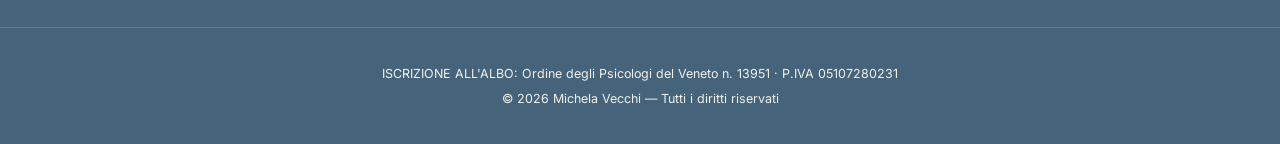
==== commit 41b521ae: "Refactor SVG and update stylesheet links Updated SVG elements and adjusted styles for better visual " ====
--- a/index.html
+++ b/index.html
@@ -7,7 +7,7 @@
 <meta name="description" content="Dott.ssa Michela Vecchi, Psicologa. Un nuovo sguardo: cambiare il modo di guardare le cose, per cambiare il modo in cui ci fanno stare.">
 <link rel="preconnect" href="https://fonts.googleapis.com">
 <link rel="preconnect" href="https://fonts.gstatic.com" crossorigin>
-<link href="https://fonts.googleapis.com/css2?family=Fraunces:ital,opsz,wght@0,9..144,400;0,9..144,500;0,9..144,600;1,9..144,500&family=Inter:wght@400;500;600;700&display=swap" rel="stylesheet">
+<link href="https://fonts.googleapis.com/css2?family=Fraunces:ital,opsz,wght@0,9..144,400;0,9..144,500;0,9..144,600;1,9..144,400;1,9..144,500&family=Inter:wght@400;500;600;700&display=swap" rel="stylesheet">
 <link rel="stylesheet" href="styles.css">
 </head>
 <body>
@@ -162,47 +162,67 @@
 
   <!-- Ramoscello decorativo -->
   <svg class="contact-branch"
-     viewBox="0 0 280 620"
+     viewBox="0 0 360 760"
      fill="none"
      aria-hidden="true">
 
-  <path
-    d="M230 -10
-       C190 80 195 165 220 245
-       C245 325 240 420 195 520
-       C175 565 155 600 145 630"
-    stroke="currentColor"
-    stroke-width="1.2"
+  <!-- ramo principale -->
+  <path
+    d="M300 -20
+       C255 80 255 175 285 265
+       C315 355 305 455 270 545
+       C250 600 225 665 205 780"
+    stroke="currentColor"
+    stroke-width="1.35"
     stroke-linecap="round"/>
 
-  <path
-    d="M215 155
-       C155 130 115 95 90 50
-       C150 55 195 90 215 155Z"
-    stroke="currentColor"
-    stroke-width="1.2"/>
-
-  <path
-    d="M225 250
-       C175 235 140 205 115 165
-       C165 170 210 200 225 250Z"
-    stroke="currentColor"
-    stroke-width="1.2"/>
-
-  <path
-    d="M225 345
-       C255 305 270 265 275 225
-       C285 285 265 330 225 345Z"
-    stroke="currentColor"
-    stroke-width="1.2"/>
-
-  <path
-    d="M205 455
-       C160 435 130 400 110 360
-       C160 370 195 400 205 455Z"
-    stroke="currentColor"
-    stroke-width="1.2"/>
+  <!-- foglia superiore -->
+  <path
+    d="M275 145
+       C220 120 180 75 165 20
+       C225 45 265 90 275 145Z"
+    stroke="currentColor"
+    stroke-width="1.35"
+    stroke-linejoin="round"/>
+
+  <!-- foglia grande sinistra -->
+  <path
+    d="M287 255
+       C215 238 160 195 125 135
+       C195 145 260 185 287 255Z"
+    stroke="currentColor"
+    stroke-width="1.35"
+    stroke-linejoin="round"/>
+
+  <!-- foglia destra -->
+  <path
+    d="M297 350
+       C325 305 345 260 352 215
+       C365 280 345 330 297 350Z"
+    stroke="currentColor"
+    stroke-width="1.35"
+    stroke-linejoin="round"/>
+
+  <!-- foglia sinistra bassa -->
+  <path
+    d="M282 470
+       C225 450 180 408 155 355
+       C215 365 265 405 282 470Z"
+    stroke="currentColor"
+    stroke-width="1.35"
+    stroke-linejoin="round"/>
+
+  <!-- foglia destra bassa -->
+  <path
+    d="M255 585
+       C300 555 330 515 345 470
+       C355 530 320 575 255 585Z"
+    stroke="currentColor"
+    stroke-width="1.35"
+    stroke-linejoin="round"/>
+
 </svg>
+   
   <div class="container">
 
     <!-- INTRO -->
@@ -424,11 +444,11 @@
       </div>
 
     </div>
-
+    <div class="contact-legal-divider"></div>
   </div>
 
 </section>
-  <div class="contact-legal-divider"></div>
+  
   <footer class="site-footer">
   <div class="container">
     <div class="footer-legal">
--- a/styles.css
+++ b/styles.css
@@ -631,11 +631,13 @@
   color: var(--ink-soft);
 }
 .contact-legal-divider {
-  width: 70%;
+  width: 72%;
   max-width: 860px;
   height: 1px;
-  margin: 3rem auto 2rem;
-  background: rgba(242, 240, 234, .22);
+
+  margin: 4rem auto 0;
+
+  background: rgba(242, 240, 234, .28);
 }
 .footer-legal {
   text-align: center;
@@ -1356,7 +1358,7 @@
   overflow: hidden;
   background: var(--accent-dark);
   color: var(--bg);
-  padding: 5.5rem 0 4rem;
+  padding: 5.5rem 0 2rem;
 }
 
 .contact-page > .container {
@@ -1371,13 +1373,13 @@
 
 .contact-branch {
   position: absolute;
-  top: -1rem;
-  right: 0;
-
-  width: 390px;
+  top: 0;
+  right: 1.5rem;
+
+  width: 300px;
   height: auto;
 
-  color: rgba(242, 240, 234, .30);
+  color: rgba(242, 240, 234, .28);
 
   pointer-events: none;
   z-index: 0;
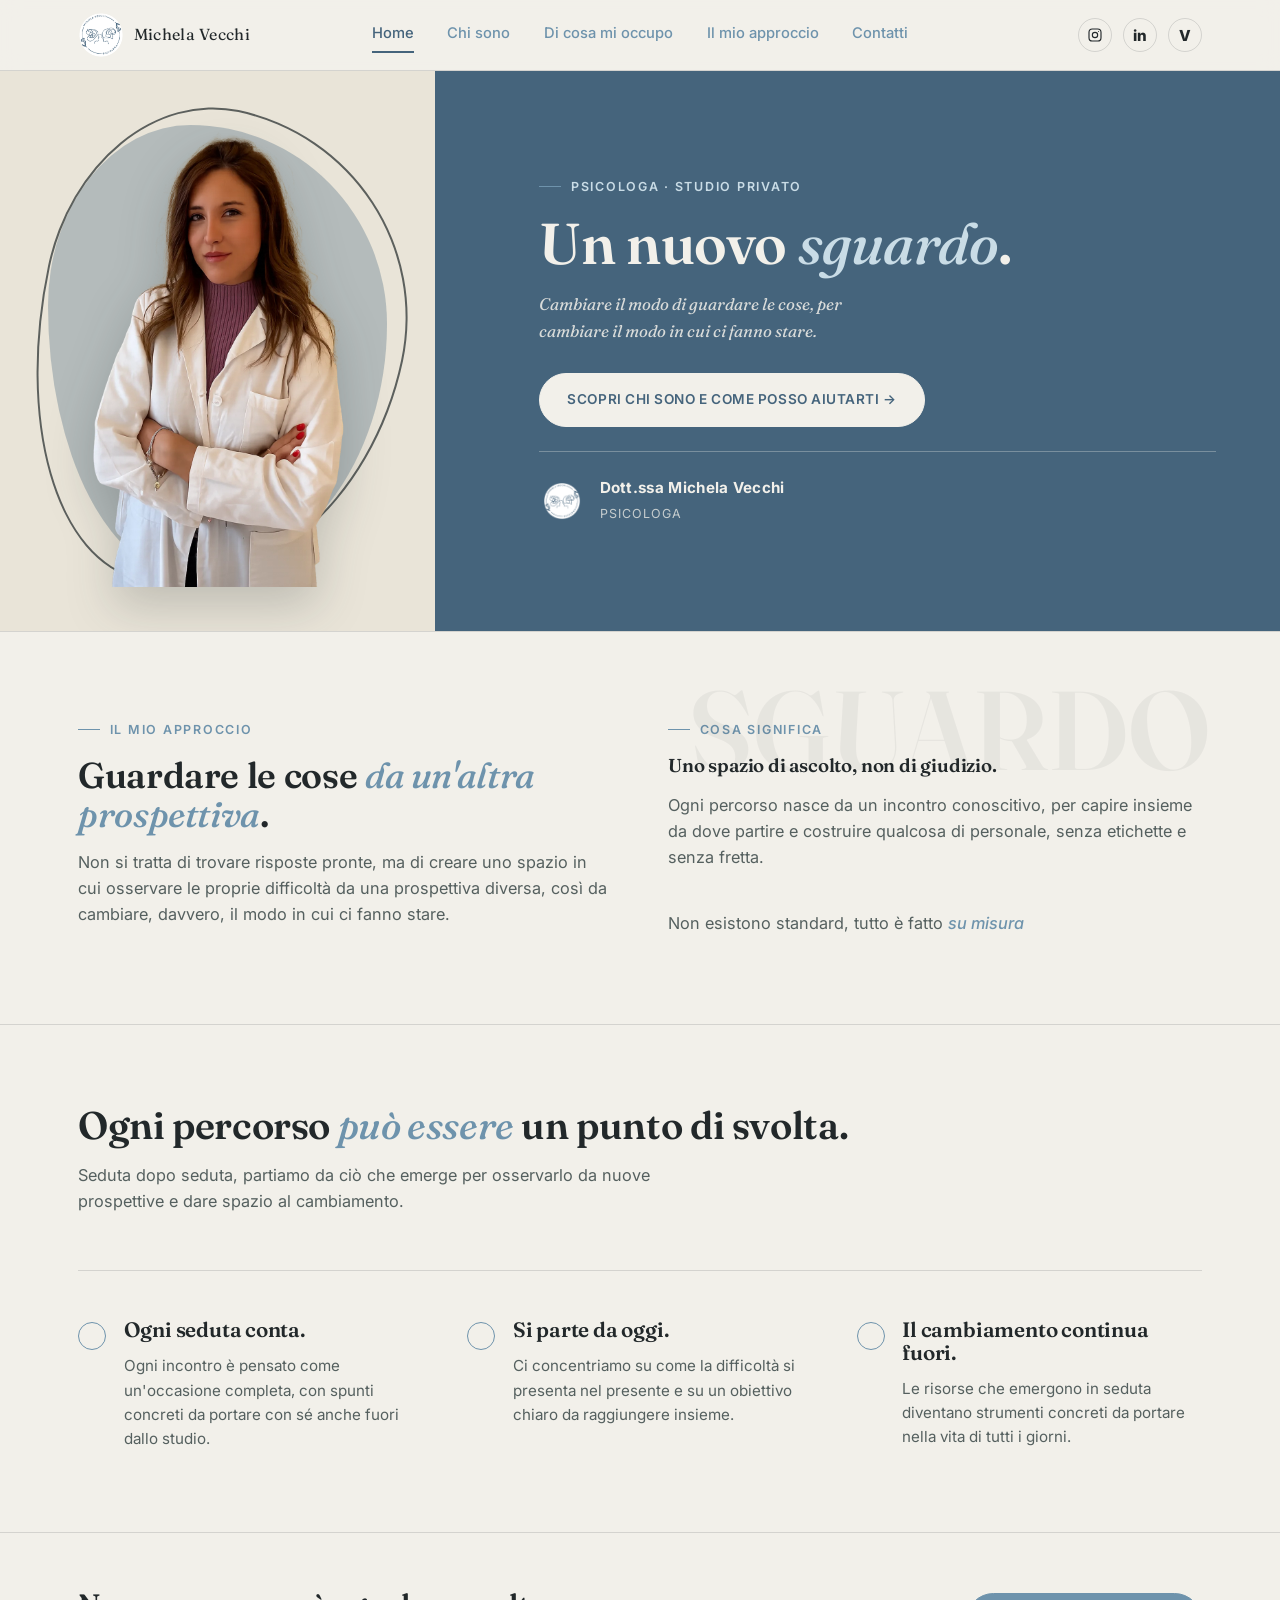
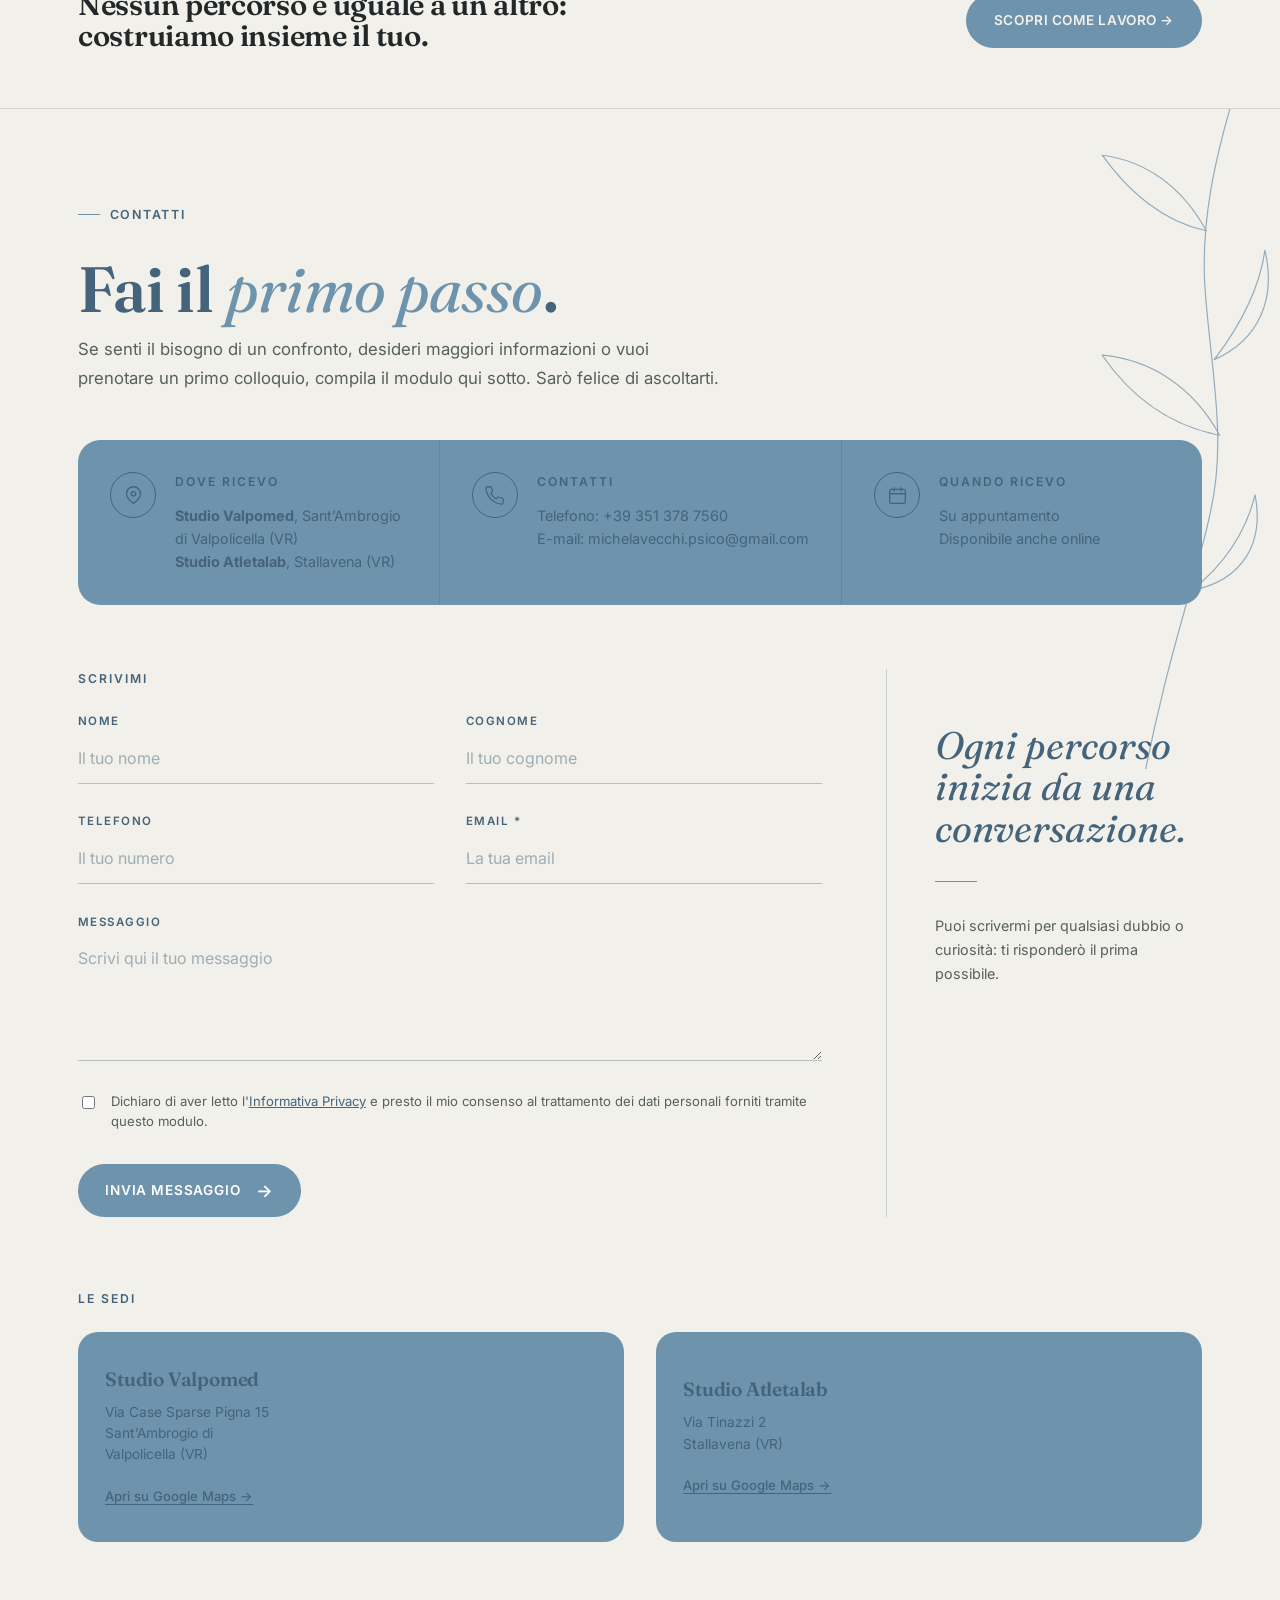
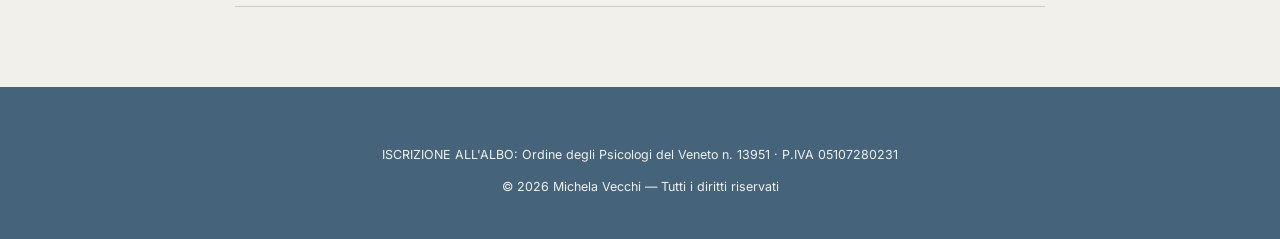
==== commit f98e94e2: "Refactor contact page SVG elements and classes" ====
--- a/index.html
+++ b/index.html
@@ -158,7 +158,7 @@
     </div>
   </section>
 
- <section class="contact-page">
+ <section class="contact-page contact-page--dark">
 
   <!-- Ramoscello decorativo -->
   <svg class="contact-branch"
@@ -168,55 +168,46 @@
 
   <!-- ramo principale -->
   <path
-    d="M300 -20
-       C255 80 255 175 285 265
-       C315 355 305 455 270 545
-       C250 600 225 665 205 780"
+    d="M315 -20
+       C285 75 270 150 276 225
+       C283 315 300 390 282 470
+       C268 540 235 625 205 780"
     stroke="currentColor"
     stroke-width="1.35"
     stroke-linecap="round"/>
 
-  <!-- foglia superiore -->
+  <!-- foglia alta sinistra -->
   <path
-    d="M275 145
-       C220 120 180 75 165 20
-       C225 45 265 90 275 145Z"
+    d="M277 155
+       C230 145 190 112 160 70
+       C208 76 250 105 277 155Z"
     stroke="currentColor"
     stroke-width="1.35"
     stroke-linejoin="round"/>
 
-  <!-- foglia grande sinistra -->
+  <!-- foglia centrale destra -->
   <path
-    d="M287 255
-       C215 238 160 195 125 135
-       C195 145 260 185 287 255Z"
+    d="M286 300
+       C315 262 337 220 343 177
+       C356 232 336 278 286 300Z"
     stroke="currentColor"
     stroke-width="1.35"
     stroke-linejoin="round"/>
 
-  <!-- foglia destra -->
+  <!-- foglia centrale sinistra -->
   <path
-    d="M297 350
-       C325 305 345 260 352 215
-       C365 280 345 330 297 350Z"
+    d="M292 385
+       C235 374 191 340 160 295
+       C215 300 263 331 292 385Z"
     stroke="currentColor"
     stroke-width="1.35"
     stroke-linejoin="round"/>
 
-  <!-- foglia sinistra bassa -->
+  <!-- foglia bassa destra -->
   <path
-    d="M282 470
-       C225 450 180 408 155 355
-       C215 365 265 405 282 470Z"
-    stroke="currentColor"
-    stroke-width="1.35"
-    stroke-linejoin="round"/>
-
-  <!-- foglia destra bassa -->
-  <path
-    d="M255 585
-       C300 555 330 515 345 470
-       C355 530 320 575 255 585Z"
+    d="M260 560
+       C298 530 322 492 332 452
+       C342 505 320 548 260 560Z"
     stroke="currentColor"
     stroke-width="1.35"
     stroke-linejoin="round"/>
--- a/styles.css
+++ b/styles.css
@@ -441,144 +441,6 @@
 }
 .cta-banner h2 { font-size: clamp(1.45rem, 2.3vw, 1.9rem); margin: 0; max-width: 26ch; }
 
-/* ---------- Contact / dark section ---------- */
-.contact {
-  background: var(--accent-dark);
-  color: var(--bg);
-  padding: 5.5rem 0 4rem;
-}
-.contact .eyebrow, .contact .eyebrow::before { color: var(--accent-soft); }
-.contact .eyebrow::before { background: var(--accent-soft); }
-.contact .placeholder-flag {
-  background: rgba(242,240,234,0.18);
-  color: var(--bg);
-  border-color: rgba(242,240,234,0.4);
-}
-
-.contact--light {
-  background: var(--bg);
-  color: var(--ink);
-}
-.contact--light .eyebrow, .contact--light .eyebrow::before { color: var(--accent); }
-.contact--light .eyebrow::before { background: var(--accent); }
-.contact--light .contact__title { color: var(--ink); }
-.contact--light .contact__lede { color: var(--ink-soft); }
-.contact--light .contact__info h3 { color: var(--accent); }
-.contact--light .contact__info p { color: var(--ink-soft); }
-.contact--light .field label { color: var(--accent); }
-.contact--light .field input,
-.contact--light .field textarea {
-  color: var(--ink);
-  border-bottom: 1px solid rgba(34,40,42,0.25);
-}
-.contact--light .field input::placeholder,
-.contact--light .field textarea::placeholder { color: rgba(34,40,42,0.4); }
-.contact--light .field input:focus,
-.contact--light .field textarea:focus { border-color: var(--accent); }
-.contact--light .consent { color: rgba(34,40,42,0.62); }
-.contact--light .consent a { color: var(--accent); }
-.contact--light .placeholder-flag {
-  background: rgba(143,169,143,0.16);
-  color: var(--terracotta);
-  border-color: rgba(143,169,143,0.4);
-}
-.contact--light .footer-legal--in-contact {
-  color: var(--accent-dark);
-  border-top-color: rgba(34,40,42,0.12);
-}
-.contact--light .footer-legal--in-contact p { color: var(--accent-dark); }
-.contact--light .footer-legal--in-contact a { color: var(--accent-dark); }
-.contact__title {
-  font-size: clamp(2.35rem, 4.5vw, 3.25rem);
-  text-align: center;
-  color: var(--bg);
-}
-
-.contact__lede {
-  text-align: center;
-  max-width: 46ch;
-  margin: 0 auto 3.5rem;
-  color: rgba(242,240,234,0.75);
-  font-size: 1.02rem;
-}
-.contact__info {
-  display: grid;
-  grid-template-columns: repeat(3, 1fr);
-  gap: 2rem;
-  text-align: center;
-  margin-bottom: 4rem;
-}
-.contact__info h3 {
-  font-family: var(--sans);
-  font-size: .75rem;
-  letter-spacing: .12em;
-  text-transform: uppercase;
-  color: var(--accent-soft);
-  margin-bottom: .7rem;
-}
-.contact__info p { color: rgba(242,240,234,0.85); margin: 0; }
-
-.contact-form {
-  max-width: 760px;
-  margin: 0 auto;
-  display: grid;
-  grid-template-columns: 1fr 1fr;
-  gap: 1.6rem 2rem;
-}
-.field { display: flex; flex-direction: column; gap: .5rem; }
-.field--full { grid-column: 1 / -1; }
-.field label {
-  font-size: .72rem;
-  text-transform: uppercase;
-  letter-spacing: .1em;
-  color: var(--accent-soft);
-}
-.field input, .field textarea {
-  background: transparent;
-  border: none;
-  border-bottom: 1px solid rgba(242,240,234,0.3);
-  color: var(--bg);
-  font-family: var(--sans);
-  font-size: 1rem;
-  padding: .5rem 0;
-  resize: vertical;
-}
-.field input::placeholder, .field textarea::placeholder { color: rgba(242,240,234,0.4); }
-.field input:focus, .field textarea:focus { outline: none; border-color: var(--accent-soft); }
-
-.consent {
-  grid-column: 1 / -1;
-  display: flex;
-  gap: .7rem;
-  align-items: flex-start;
-  font-size: .82rem;
-  color: rgba(242,240,234,0.65);
-}
-.consent a { color: var(--accent-soft); text-decoration: underline; }
-.consent input { margin-top: .25rem; }
-
-.contact-form .btn { grid-column: 1 / -1; justify-self: start; margin-top: .5rem; }
-
-.map-grid {
-  margin-top: 4rem;
-  display: grid;
-  grid-template-columns: 1fr 1fr;
-  gap: 1.75rem;
-}
-.map-embed iframe {
-  width: 100%;
-  height: 240px;
-  border: 0;
-  display: block;
-  border-radius: var(--radius-lg);
-}
-.map-embed__caption {
-  margin: .85rem 0 0;
-  font-size: .82rem;
-  text-align: center;
-  color: rgba(242,240,234,0.7);
-}
-.contact--light .map-embed__caption { color: var(--ink-soft); }
 
 /* ---------- Footer ---------- */
 .site-footer {
@@ -1041,11 +903,6 @@
   color: var(--ink-soft);
 }
 
-/* Step */
-.approach-steps {
-  background: var(--bg);
-}
-
 
 /* Blocco finale sull'autonomia */
 .approach-focus {
@@ -1111,7 +968,11 @@
 .faq-item[open] summary::after { transform: rotate(45deg); }
 .faq-item p { margin-top: .9rem; font-size: .95rem; }
 
-/* ---------- Responsive ---------- */
+
+/* ==========================================================================
+   RESPONSIVE GENERALE
+   ========================================================================== */
+
 @media (max-width: 900px) {
   .site-header__row {
     flex-wrap: wrap;
@@ -1162,15 +1023,12 @@
   }
 
   .hero-split__title,
-  .hero-split__lede {
-    text-align: left;
-  }
+  .hero-split__lede { text-align: left; }
 
   .hero-split__content .btn { align-self: flex-start; }
   .hero-split__byline { align-items: flex-start; }
 
   .split__grid,
-  .contact__info,
   .newsletter,
   .page-hero__grid,
   .bio__grid,
@@ -1252,55 +1110,46 @@
   }
 
   .split__watermark { display: none; }
-  .contact__info { gap: 2.4rem; }
-  .contact-form { grid-template-columns: 1fr; }
-
-  .map-grid {
-    grid-template-columns: 1fr;
-    gap: 2rem;
-  }
 
   .steps__heading { display: block; }
   .steps__heading .eyebrow { margin-bottom: 1rem; }
 
   .steps-flow {
-  grid-template-columns: 1fr;
-  gap: 3rem;
-  margin-top: 2.5rem;
-}
-
-.steps-flow::before {
-  display: none;
-}
-
-.steps-flow__item {
-  position: relative;
-  padding: 0;
-  text-align: left;
-}
-
-.steps-flow__item:not(:last-child)::after {
-  display: none;
-}
-
-.steps-flow__number {
-  position: relative;
-  margin-left: 0;
-  margin-right: 0;
-  margin-bottom: 1.25rem;
-}
-
-/* Linea orizzontale che parte dal cerchio */
-.steps-flow__number::after {
-  content: "";
-  position: absolute;
-  top: 50%;
-  left: calc(100% + 1rem);
-  width: calc(100vw - 100% - 5.5rem);
-  height: 1px;
-  background: var(--line);
-  transform: translateY(-50%);
-}
+    grid-template-columns: 1fr;
+    gap: 3rem;
+    margin-top: 2.5rem;
+  }
+
+  .steps-flow::before { display: none; }
+
+  .steps-flow__item {
+    position: relative;
+    padding: 0;
+    text-align: left;
+  }
+
+  .steps-flow__item:not(:last-child)::after { display: none; }
+
+  .steps-flow__number {
+    position: relative;
+    margin-left: 0;
+    margin-right: 0;
+    margin-bottom: 1.25rem;
+  }
+
+  .steps-flow__number::after {
+    content: "";
+    position: absolute;
+    top: 50%;
+    left: calc(100% + 1rem);
+    width: calc(100vw - 100% - 5.5rem);
+    height: 1px;
+    background: var(--line);
+    transform: translateY(-50%);
+  }
+
+  .steps-flow__item:last-child .steps-flow__number::after { display: none; }
+
   .steps-flow__icon {
     margin-left: 0;
     margin-bottom: 1.25rem;
@@ -1345,20 +1194,18 @@
   .approach-focus {
     padding: 3rem 0;
   }
-
-  .contact { padding: 4rem 0 3rem; }
 }
 
 /* ==========================================================================
-   PAGINA CONTATTI
+   PAGINA CONTATTI — VERSIONE CHIARA
    ========================================================================== */
 
 .contact-page {
   position: relative;
   overflow: hidden;
-  background: var(--accent-dark);
-  color: var(--bg);
-  padding: 5.5rem 0 2rem;
+  background: var(--bg);
+  color: var(--accent-dark);
+  padding: 5.5rem 0 3rem;
 }
 
 .contact-page > .container {
@@ -1366,82 +1213,55 @@
   z-index: 1;
 }
 
-
-/* --------------------------------------------------------------------------
-   RAMOSCELLO DECORATIVO
-   -------------------------------------------------------------------------- */
-
+/* Ramoscello decorativo */
 .contact-branch {
   position: absolute;
-  top: 0;
-  right: 1.5rem;
-
-  width: 300px;
+  top: -1rem;
+  right: 0;
+  width: 320px;
   height: auto;
-
-  color: rgba(242, 240, 234, .28);
-
+  color: var(--accent);
+  opacity: .72;
   pointer-events: none;
   z-index: 0;
 }
 
-
-/* --------------------------------------------------------------------------
-   INTRO
-   -------------------------------------------------------------------------- */
-
+/* Intro */
 .contact-intro {
   max-width: 720px;
   margin-bottom: 3rem;
 }
 
-.contact-eyebrow {
-  color: rgba(255, 255, 255, .75);
-}
-
-.contact-eyebrow::before {
-  background: rgba(255, 255, 255, .65);
-}
+.contact-eyebrow { color: var(--accent-dark); }
+.contact-eyebrow::before { background: var(--accent); }
 
 .contact-intro h1 {
   margin: 1rem 0 .9rem;
-
-  color: var(--bg);
-
+  color: var(--accent-dark);
   font-family: var(--serif);
   font-size: clamp(3rem, 5vw, 4.8rem);
   line-height: 1;
 }
 
 .contact-intro h1 em {
-  color: var(--accent-soft);
-  font-weight: 500;
+  color: var(--accent);
+  font-weight: 400;
 }
 
 .contact-intro p {
   max-width: 650px;
   margin: 0;
-
-  color: rgba(255, 255, 255, .78);
-
+  color: var(--ink-soft);
   font-size: 1.05rem;
   line-height: 1.7;
 }
 
-
-/* --------------------------------------------------------------------------
-   RIQUADRO INFORMAZIONI
-   -------------------------------------------------------------------------- */
-
+/* Riquadro informazioni */
 .contact-info {
   display: grid;
   grid-template-columns: repeat(3, 1fr);
-
   margin-bottom: 4rem;
-
-  background: var(--bg);
-  color: var(--ink);
-
+  background: var(--accent);
   border-radius: 1.4rem;
   overflow: hidden;
 }
@@ -1450,26 +1270,23 @@
   display: flex;
   align-items: flex-start;
   gap: 1.2rem;
-
   padding: 2rem;
+  color: var(--accent-dark);
 }
 
 .contact-info__item + .contact-info__item {
-  border-left: 1px solid var(--line);
+  border-left: 1px solid rgba(69, 100, 124, .26);
 }
 
 .contact-info__icon {
   width: 46px;
   height: 46px;
   flex: 0 0 46px;
-
   display: grid;
   place-items: center;
-
-  border: 1px solid var(--accent);
+  border: 1px solid var(--accent-dark);
   border-radius: 50%;
-
-  color: var(--accent);
+  color: var(--accent-dark);
 }
 
 .contact-info__icon svg {
@@ -1479,11 +1296,8 @@
 
 .contact-info__label {
   display: block;
-
   margin-bottom: .75rem;
-
-  color: var(--accent);
-
+  color: var(--accent-dark);
   font-size: .76rem;
   font-weight: 600;
   text-transform: uppercase;
@@ -1492,18 +1306,22 @@
 
 .contact-info p {
   margin: 0;
-
-  color: var(--ink-soft);
-
+  color: var(--accent-dark);
   font-size: .9rem;
   line-height: 1.6;
 }
 
-
-/* --------------------------------------------------------------------------
-   FORM + FRASE LATERALE
-   -------------------------------------------------------------------------- */
-
+.contact-place {
+  color: var(--accent-dark);
+  font-weight: 700;
+}
+
+.contact-email {
+  color: var(--accent-dark);
+  white-space: nowrap;
+}
+
+/* Form + frase laterale */
 .contact-main {
   display: grid;
   grid-template-columns: minmax(0, 2fr) minmax(260px, .85fr);
@@ -1513,22 +1331,14 @@
 
 .contact-form-title {
   display: block;
-
   margin-bottom: 1.5rem;
-
-  color: rgba(255, 255, 255, .8);
-
+  color: var(--accent-dark);
   font-size: .76rem;
   font-weight: 600;
   text-transform: uppercase;
   letter-spacing: .16em;
 }
 
-
-/* --------------------------------------------------------------------------
-   FORM
-   -------------------------------------------------------------------------- */
-
 .contact-form__grid {
   display: grid;
   grid-template-columns: repeat(2, 1fr);
@@ -1537,11 +1347,8 @@
 
 .contact-field label {
   display: block;
-
   margin-bottom: .65rem;
-
-  color: rgba(255, 255, 255, .82);
-
+  color: var(--accent-dark);
   font-size: .72rem;
   font-weight: 600;
   text-transform: uppercase;
@@ -1551,28 +1358,24 @@
 .contact-field input,
 .contact-field textarea {
   width: 100%;
-
   padding: .3rem 0 .7rem;
-
   border: 0;
-  border-bottom: 1px solid rgba(255, 255, 255, .35);
+  border-bottom: 1px solid rgba(69, 100, 124, .35);
   border-radius: 0;
-
   background: transparent;
-  color: var(--bg);
-
+  color: var(--accent-dark);
   font: inherit;
   outline: none;
 }
 
 .contact-field input::placeholder,
 .contact-field textarea::placeholder {
-  color: rgba(255, 255, 255, .45);
+  color: rgba(69, 100, 124, .48);
 }
 
 .contact-field input:focus,
 .contact-field textarea:focus {
-  border-bottom-color: var(--bg);
+  border-bottom-color: var(--accent);
 }
 
 .contact-field--message {
@@ -1585,20 +1388,12 @@
   resize: vertical;
 }
 
-
-/* --------------------------------------------------------------------------
-   PRIVACY
-   -------------------------------------------------------------------------- */
-
 .contact-privacy {
   display: flex;
   align-items: flex-start;
   gap: .8rem;
-
   margin-top: 1.5rem;
-
-  color: rgba(255, 255, 255, .72);
-
+  color: var(--ink-soft);
   font-size: .82rem;
   line-height: 1.5;
 }
@@ -1609,66 +1404,47 @@
 }
 
 .contact-privacy a {
-  color: inherit;
+  color: var(--accent-dark);
   text-decoration: underline;
 }
-
-
-/* --------------------------------------------------------------------------
-   PULSANTE INVIA MESSAGGIO
-   -------------------------------------------------------------------------- */
 
 .contact-submit {
   display: inline-flex;
   align-items: center;
   justify-content: center;
   gap: 1rem;
-
   margin-top: 2rem;
   padding: 1rem 1.7rem;
-
   border: 0;
   border-radius: 999px;
-
-  background: var(--bg);
-  color: var(--accent-dark);
-
+  background: var(--accent);
+  color: #fff;
   font-family: var(--sans);
   font-size: .85rem;
   font-weight: 600;
   text-transform: uppercase;
   letter-spacing: .06em;
-
   cursor: pointer;
-  transition: transform .2s ease, opacity .2s ease;
+  transition: background .2s ease, transform .2s ease;
 }
 
 .contact-submit:hover {
+  background: var(--accent-dark);
   transform: translateY(-2px);
-  opacity: .92;
-}
-
-.contact-submit span {
-  font-size: 1.1rem;
-}
-
-
-/* --------------------------------------------------------------------------
-   FRASE LATERALE
-   -------------------------------------------------------------------------- */
-
+}
+
+.contact-submit span { font-size: 1.1rem; }
+
+/* Frase laterale */
 .contact-quote {
   padding: 3.5rem 0 2rem 3rem;
-
-  border-left: 1px solid rgba(255, 255, 255, .3);
+  border-left: 1px solid rgba(69, 100, 124, .24);
 }
 
 .contact-quote > p {
   max-width: 280px;
   margin: 0;
-
-  color: var(--bg);
-
+  color: var(--accent-dark);
   font-family: var(--serif);
   font-size: clamp(2rem, 3vw, 2.8rem);
   font-style: italic;
@@ -1678,37 +1454,23 @@
 
 .contact-quote__line {
   display: block;
-
   width: 42px;
   height: 1px;
-
   margin: 2rem 0;
-
-  background: rgba(255, 255, 255, .7);
+  background: var(--accent);
 }
 
 .contact-quote small {
   display: block;
   max-width: 260px;
-
-  color: rgba(255, 255, 255, .72);
-
+  color: var(--ink-soft);
   font-size: .9rem;
   line-height: 1.65;
 }
 
-
-/* --------------------------------------------------------------------------
-   SEDI
-   -------------------------------------------------------------------------- */
-
-.contact-locations {
-  margin-top: 4.5rem;
-}
-
-.contact-locations .contact-form-title {
-  margin-bottom: 1.5rem;
-}
+/* Sedi */
+.contact-locations { margin-top: 4.5rem; }
+.contact-locations .contact-form-title { margin-bottom: 1.5rem; }
 
 .contact-locations__grid {
   display: grid;
@@ -1716,16 +1478,11 @@
   gap: 2rem;
 }
 
-
-/* Singola card sede */
-
 .location-card {
   display: grid;
   grid-template-columns: minmax(0, .85fr) minmax(0, 1.15fr);
-
-  background: var(--bg);
-  color: var(--ink);
-
+  background: var(--accent);
+  color: var(--accent-dark);
   border-radius: 1.25rem;
   overflow: hidden;
 }
@@ -1734,15 +1491,12 @@
   display: flex;
   flex-direction: column;
   justify-content: center;
-
   padding: 1.7rem;
 }
 
 .location-card h3 {
   margin: 0 0 .7rem;
-
-  color: var(--ink);
-
+  color: var(--accent-dark);
   font-family: var(--serif);
   font-size: 1.2rem;
   line-height: 1.2;
@@ -1750,96 +1504,65 @@
 
 .location-card p {
   margin: 0 0 1.25rem;
-
-  color: var(--ink-soft);
-
+  color: var(--accent-dark);
   font-size: .86rem;
   line-height: 1.55;
 }
 
 .location-card a {
   color: var(--accent-dark);
-
   font-size: .82rem;
   font-weight: 500;
   text-decoration: underline;
   text-underline-offset: 3px;
 }
 
-
-/* Mappa */
+.location-card a:hover { text-decoration-thickness: 2px; }
 
 .location-card__map {
   min-height: 210px;
+  overflow: hidden;
 }
 
 .location-card__map iframe {
   display: block;
-
   width: 100%;
   height: 100%;
   min-height: 210px;
-
   border: 0;
 }
 
-/* Nomi degli studi */
-.contact-place {
-  color: var(--accent);
-  font-weight: 600;
-}
-
-/* Mantiene E-mail + indirizzo sulla stessa riga */
-.contact-email {
-  white-space: nowrap;
-}
-
-.site-footer {
-  background: #45647C;
-  color: rgba(242, 240, 234, .75);
-  border-top: 1px solid rgba(242, 240, 234, .18);
-  padding: 2rem 0;
-}
-
-.footer-legal {
-  text-align: center;
-  font-size: .78rem;
-  line-height: 1.7;
-}
-
-.footer-legal p {
-  margin: .2rem 0;
-}
-
-/* ==========================================================================
-   TABLET / MOBILE
-   ========================================================================== */
-
+/* Legale */
+.contact-legal-divider {
+  width: 72%;
+  max-width: 860px;
+  height: 1px;
+  margin: 4rem auto 2rem;
+  background: rgba(69, 100, 124, .25);
+}
+
+.footer-legal--in-contact {
+  margin-top: 0;
+  padding-top: 0;
+  border-top: 0;
+  color: var(--accent-dark);
+}
+
+.footer-legal--in-contact p,
+.footer-legal--in-contact a {
+  color: var(--accent-dark);
+}
+
+/* Tablet / mobile */
 @media (max-width: 800px) {
-
-  .contact-page {
-    padding: 3.5rem 0 3rem;
-  }
-
-
-  /* Ramoscello */
+  .contact-page { padding: 3.5rem 0 3rem; }
 
   .contact-branch {
-  position: absolute;
-  top: 0;
-  right: 1.5rem;
-
-  width: 250px;
-  height: auto;
-
-  color: rgba(242, 240, 234, .24);
-
-  pointer-events: none;
-  z-index: 0;
-}
-
-
-  /* Intro */
+    top: 0;
+    right: -65px;
+    width: 210px;
+    opacity: .4;
+  }
 
   .contact-intro {
     margin-bottom: 2.5rem;
@@ -1851,104 +1574,46 @@
     text-align: left;
   }
 
-  .contact-intro p {
-    margin-left: 0;
-    margin-right: 0;
-    text-align: left;
-  }
-
-
-  /* Riquadro informazioni */
-
   .contact-info {
     grid-template-columns: 1fr;
     margin-bottom: 3rem;
   }
 
-  .contact-info__item {
-    text-align: left;
-  }
-
   .contact-info__item + .contact-info__item {
     border-left: 0;
-    border-top: 1px solid var(--line);
-  }
-
-
-  /* Form + frase */
+    border-top: 1px solid rgba(69, 100, 124, .26);
+  }
 
   .contact-main {
     grid-template-columns: 1fr;
     gap: 3rem;
   }
 
-  .contact-form__grid {
-    grid-template-columns: 1fr;
-  }
-
-
-  /* Frase laterale */
+  .contact-form__grid { grid-template-columns: 1fr; }
 
   .contact-quote {
     padding: 2.5rem 0 0;
-
     border-left: 0;
-    border-top: 1px solid rgba(255, 255, 255, .3);
-
-    text-align: left;
-  }
-
-  .contact-quote > p {
-    max-width: 420px;
-  }
-
-
-  /* Sedi */
-
-  .contact-locations {
-    margin-top: 3.5rem;
-  }
-
-  .contact-locations__grid {
-    grid-template-columns: 1fr;
-  }
-
-  .location-card {
-    grid-template-columns: 1fr;
-  }
-
-  .location-card__text {
-    text-align: left;
-  }
+    border-top: 1px solid rgba(69, 100, 124, .24);
+  }
+
+  .contact-quote > p { max-width: 420px; }
+
+  .contact-locations { margin-top: 3.5rem; }
+  .contact-locations__grid { grid-template-columns: 1fr; }
+  .location-card { grid-template-columns: 1fr; }
 
   .location-card__map,
-  .location-card__map iframe {
-    min-height: 240px;
-  }
-}
-
-
-/* ==========================================================================
-   SMARTPHONE
-   ========================================================================== */
+  .location-card__map iframe { min-height: 240px; }
+
+  .contact-email { white-space: normal; }
+}
 
 @media (max-width: 480px) {
-
-  .contact-page {
-    padding: 3rem 0;
-  }
-
-  .contact-intro h1 {
-    font-size: 2.8rem;
-  }
-
-  .contact-info {
-    border-radius: 1.1rem;
-  }
-
-  .contact-info__item {
-    padding: 1.5rem;
-  }
+  .contact-page { padding: 3rem 0; }
+  .contact-intro h1 { font-size: 2.8rem; }
+  .contact-info { border-radius: 1.1rem; }
+  .contact-info__item { padding: 1.5rem; }
 
   .contact-info__icon {
     width: 42px;
@@ -1956,28 +1621,12 @@
     flex-basis: 42px;
   }
 
-  .contact-main {
-    gap: 2.5rem;
-  }
-
-  .contact-quote > p {
-    font-size: 2rem;
-  }
-
-  .contact-locations {
-    margin-top: 3rem;
-  }
-
-  .location-card {
-    border-radius: 1.1rem;
-  }
-
-  .location-card__text {
-    padding: 1.5rem;
-  }
+  .contact-main { gap: 2.5rem; }
+  .contact-quote > p { font-size: 2rem; }
+  .contact-locations { margin-top: 3rem; }
+  .location-card { border-radius: 1.1rem; }
+  .location-card__text { padding: 1.5rem; }
 
   .location-card__map,
-  .location-card__map iframe {
-    min-height: 220px;
-  }
-}
+  .location-card__map iframe { min-height: 220px; }
+}
